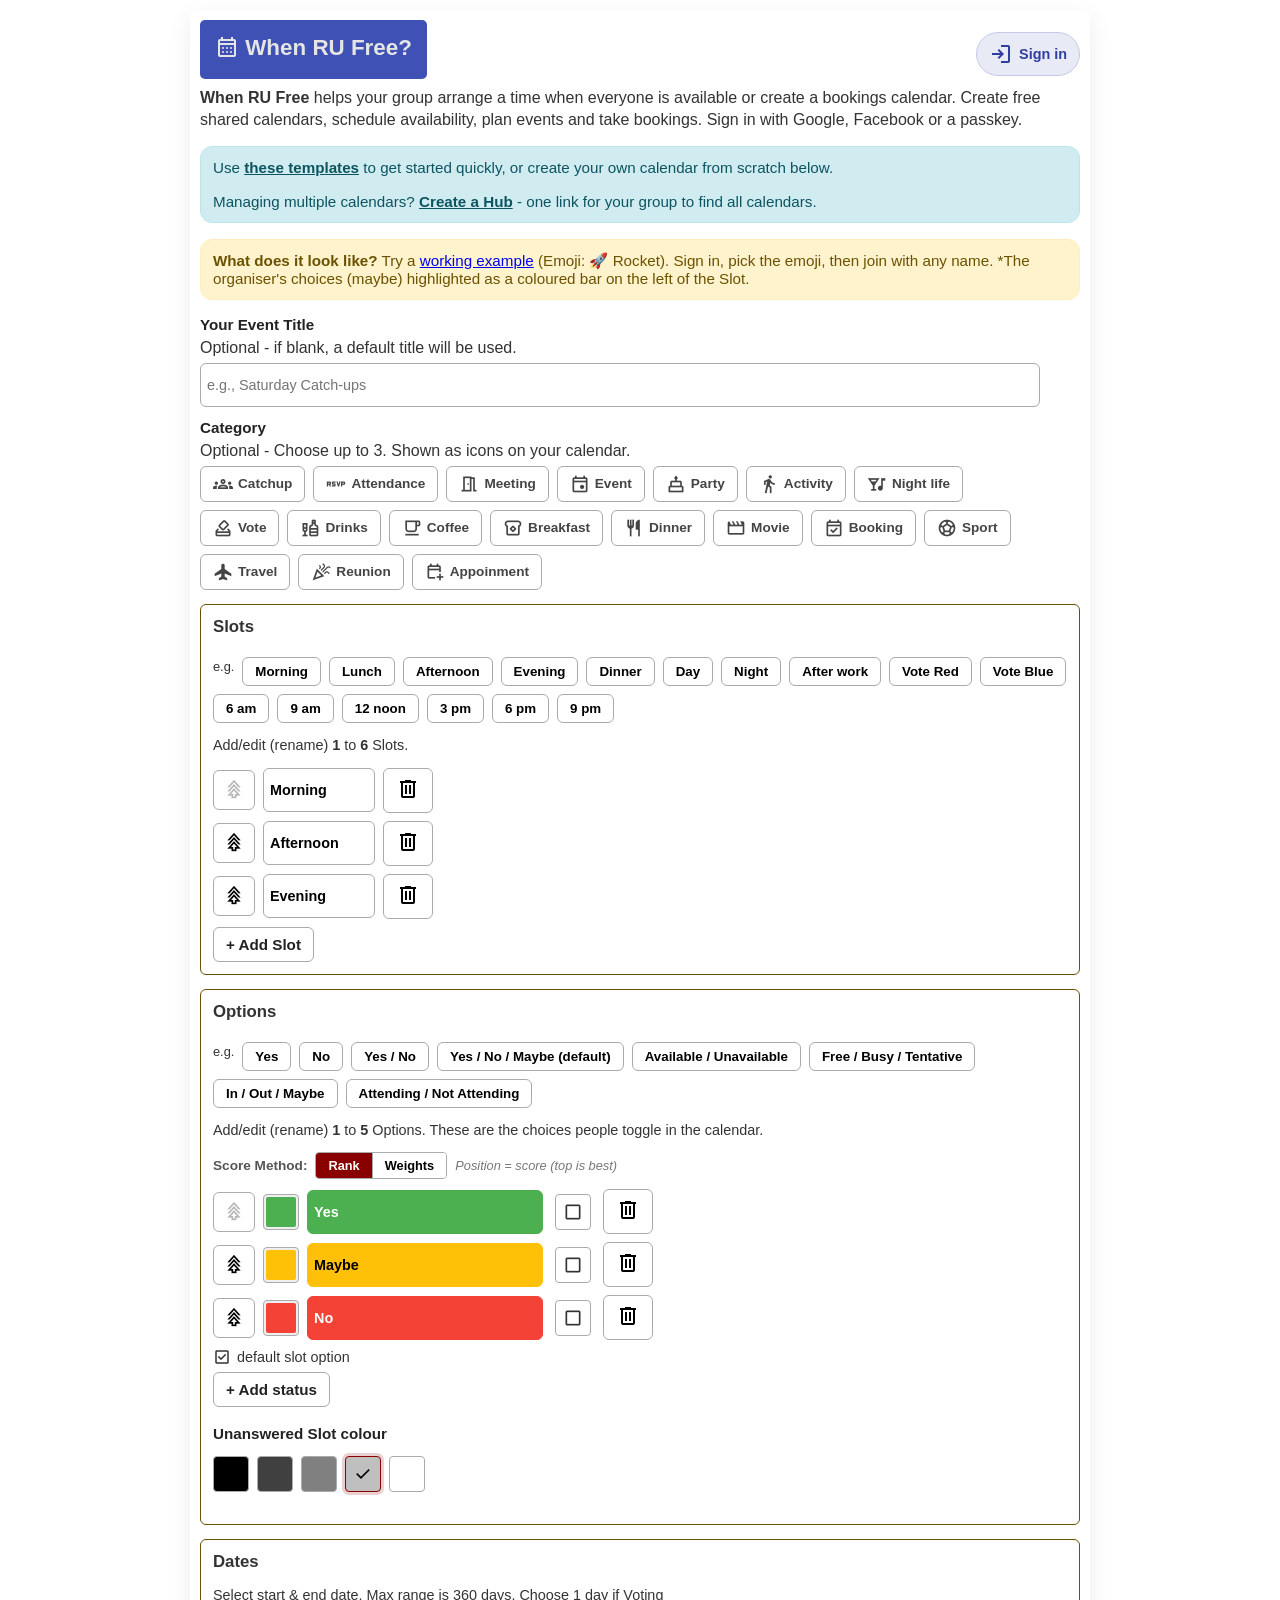
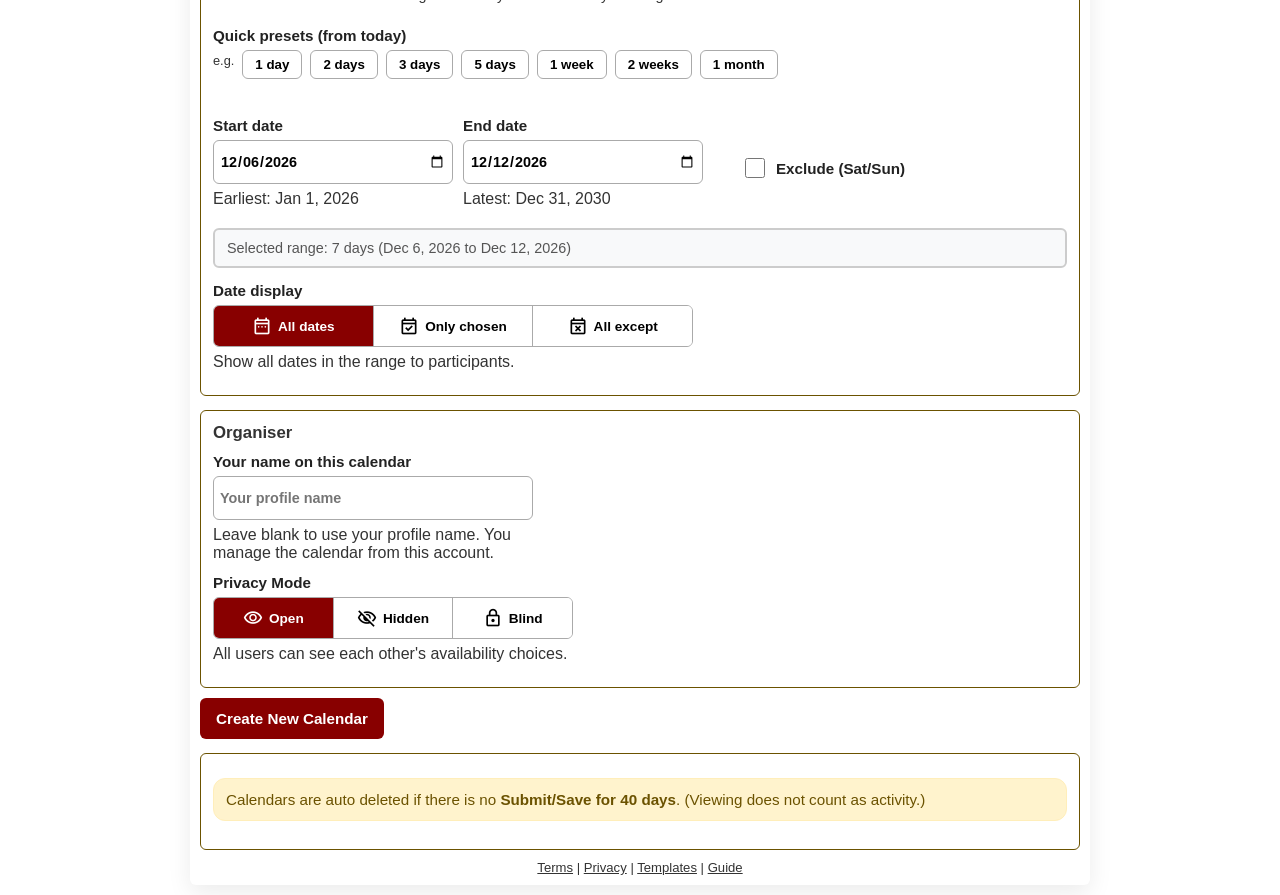
==== index.html @ 3d429a6b "Tighten the option row around the Default option box The box column was 76px wide around a 36px butt" ====
<!DOCTYPE html>
<html lang="en">
<head>
  <meta charset="UTF-8" />
  
  <meta name="viewport" content="width=device-width, initial-scale=1.0"/>
  <meta name="description" content="Arrange a time when everyone in your group is available. Create free shared calendars, schedule availability, and plan events - no ads, no tracking.">
  <!-- Prevents leaking the calendar token in the Referer header -->
  <meta name="referrer" content="no-referrer">
  <title>When RU Free - free group availability planner</title>



  <!-- Google Material Symbols (Outlined) -->
    <!-- Self-hosted Material Symbols (place woff2 in /fonts/) -->
    <style>
      @font-face{
        font-family:'Material Symbols Outlined';
        font-style:normal;
        font-weight:400;
        src:url('fonts/material-symbols-outlined.woff2') format('woff2');
      }
      .material-symbols-outlined{
        font-family:'Material Symbols Outlined';
        font-weight:normal;
        font-style:normal;
        font-size:24px;
        line-height:1;
        letter-spacing:normal;
        text-transform:none;
        display:inline-block;
        white-space:nowrap;
        word-wrap:normal;
        direction:ltr;
        -webkit-font-feature-settings:'liga';
        font-feature-settings:'liga';
        -webkit-font-smoothing:antialiased;
      }
    </style>

  <!-- Page styles -->
  <link rel="stylesheet" href="index.css?v=20261010y">
  <link rel="stylesheet" href="emoji.css?v=20260926b">
  <link rel="stylesheet" href="account.css?v=20261009b">
</head>
<body>
  <div class="card">
    <div class="acct-page-head">
      <h1><span class="material-symbols-outlined" style="vertical-align:middle;padding-bottom:5px;">calendar_month</span> When RU Free?</h1>
      <span id="accountBadge"></span>
    </div>
    <p class="sub"><strong>When RU Free</strong> helps your group arrange a time when everyone is available or create a bookings calendar. Create free shared calendars, schedule availability, plan events and take bookings. Sign in with Google, Facebook or a passkey.</p>
    
    <div class="info-box">
      Use <a href="https://whenrufree.net/ideas.html">these templates</a> to get started quickly, or create your own calendar from scratch below.
      <br><br>
      Managing multiple calendars? <a href="hub.html?create=1">Create a Hub</a> - one link for your group to find all calendars.
    </div>

    <div id="hubContextBanner" class="info-box hideme" style="background:#e8eaf6;border-color:#c5cae9;color:#283593;">
      <strong>Creating calendar for Hub:</strong> <span id="hubContextTitle"></span>
    </div>


    <!-- QUICK NAV -->
    <!-- <div class="category-nav hideme">
      <a href="https://whenrufree.net/ideas.html#voting" class="category-link"><span class="material-symbols-outlined">
how_to_vote
</span> Voting & Polls</a>
      <a href="https://whenrufree.net/ideas.html#rosters" class="category-link"><span class="material-symbols-outlined">
how_to_reg
</span> Rosters & Sign-ups</a>
      <a href="https://whenrufree.net/ideas.html#bookings" class="category-link"><span class="material-symbols-outlined">
calendar_add_on
</span> Bookings</a>
      <a href="https://whenrufree.net/ideas.html#coordination" class="category-link"><span class="material-symbols-outlined">
stacks
</span> Coordination</a>
      <a href="https://whenrufree.net/ideas.html#social" class="category-link"><span class="material-symbols-outlined">
groups
</span> Social & Gaming</a>
      <a href="https://whenrufree.net/ideas.html#events" class="category-link"><span class="material-symbols-outlined">
celebration
</span> Events & RSVPs</a>

    </div> -->

    
    <div class="warn">
      <strong>What does it look like?</strong> Try a <a href="https://whenrufree.net/calendar.html?c=Ua1dsF5q" target="_blank">working example</a> (Emoji: &#x1F680; Rocket). Sign in, pick the emoji, then join with any name. *The organiser's choices (maybe) highlighted as a coloured bar on the left of the Slot</em>.
    </div>


    <!-- Title -->
    <div class="field">
      <label for="titleInput">Your Event Title</label>
      <p class="hint">Optional - if blank, a default title will be used.</p>
      <input id="titleInput" type="text" maxlength="80" placeholder="e.g., Saturday Catch-ups" />

    </div>

    <!-- Category toggles (pick up to 3)
         CATEGORIES: To add/edit/remove a category, update BOTH index.html (#catGrid)
         and calendar-core.js (CATEGORY_META). Keys must match. Max 3 selectable per calendar. -->
    <div class="field">
      <label>Category <span class="cat-count" id="catCount"></span></label>
      <p class="hint">Optional - Choose up to 3. Shown as icons on your calendar.</p>
      <div class="cat-grid" id="catGrid" role="group" aria-label="Calendar categories - choose up to 3">
        <button type="button" class="cat-tog" data-value="groups" data-icon="groups"><span class="material-symbols-outlined" aria-hidden="true">groups</span><span>Catchup</span></button>
        <button type="button" class="cat-tog" data-value="rsvp" data-icon="rsvp"><span class="material-symbols-outlined" aria-hidden="true">rsvp</span><span>Attendance</span></button>
        <button type="button" class="cat-tog" data-value="meeting_room" data-icon="meeting_room"><span class="material-symbols-outlined" aria-hidden="true">meeting_room</span><span>Meeting</span></button>
        <button type="button" class="cat-tog" data-value="event" data-icon="event"><span class="material-symbols-outlined" aria-hidden="true">event</span><span>Event</span></button>
        <button type="button" class="cat-tog" data-value="cake" data-icon="cake"><span class="material-symbols-outlined" aria-hidden="true">cake</span><span>Party</span></button>
        <button type="button" class="cat-tog" data-value="directions_walk" data-icon="directions_walk"><span class="material-symbols-outlined" aria-hidden="true">directions_walk</span><span>Activity</span></button>
        <button type="button" class="cat-tog" data-value="nightlife" data-icon="nightlife"><span class="material-symbols-outlined" aria-hidden="true">nightlife</span><span>Night life</span></button>
        <button type="button" class="cat-tog" data-value="how_to_vote" data-icon="how_to_vote"><span class="material-symbols-outlined" aria-hidden="true">how_to_vote</span><span>Vote</span></button>
        <button type="button" class="cat-tog" data-value="drinks" data-icon="liquor"><span class="material-symbols-outlined" aria-hidden="true">liquor</span><span>Drinks</span></button>
        <button type="button" class="cat-tog" data-value="coffee" data-icon="local_cafe"><span class="material-symbols-outlined" aria-hidden="true">local_cafe</span><span>Coffee</span></button>
        <button type="button" class="cat-tog" data-value="breakfast_dining" data-icon="breakfast_dining"><span class="material-symbols-outlined" aria-hidden="true">breakfast_dining</span><span>Breakfast</span></button>
        <button type="button" class="cat-tog" data-value="dinner" data-icon="restaurant"><span class="material-symbols-outlined" aria-hidden="true">restaurant</span><span>Dinner</span></button>
        <button type="button" class="cat-tog" data-value="movie" data-icon="movie"><span class="material-symbols-outlined" aria-hidden="true">movie</span><span>Movie</span></button>
        <button type="button" class="cat-tog" data-value="study" data-icon="menu_book"><span class="material-symbols-outlined" aria-hidden="true">event_available</span><span>Booking</span></button>
        
        <button type="button" class="cat-tog" data-value="sport" data-icon="sports_soccer"><span class="material-symbols-outlined" aria-hidden="true">sports_soccer</span><span>Sport</span></button>
        
        <button type="button" class="cat-tog" data-value="travel" data-icon="flight"><span class="material-symbols-outlined" aria-hidden="true">flight</span><span>Travel</span></button>
        
        <button type="button" class="cat-tog" data-value="reunion" data-icon="celebration"><span class="material-symbols-outlined" aria-hidden="true">celebration</span><span>Reunion</span></button>
        
        <button type="button" class="cat-tog" data-value="appointment" data-icon="calendar_add_on"><span class="material-symbols-outlined" aria-hidden="true">calendar_add_on</span><span>Appoinment</span></button>
      </div>

    </div>

    <!-- Slots -->
    <div class="section">
      <div class="flex-between">
        <h2>Slots</h2>
        <div class="chips" id="quickAddBar"> <span style="font-size: 0.8em; color: #333; vertical-align: middle; margin-top:0.2em;">e.g. </span>
          <button class="btn-chip" type="button" data-slot="Morning">Morning</button>
          <button class="btn-chip" type="button" data-slot="Lunch">Lunch</button>
          <button class="btn-chip" type="button" data-slot="Afternoon">Afternoon</button>
          <button class="btn-chip" type="button" data-slot="Evening">Evening</button>
          <button class="btn-chip" type="button" data-slot="Dinner">Dinner</button>
          <button class="btn-chip" type="button" data-slot="Day">Day</button>
          <button class="btn-chip" type="button" data-slot="Night">Night</button>
          <button class="btn-chip" type="button" data-slot="After work">After work</button>
          <button class="btn-chip" type="button" data-slot="Red team">Vote Red  </button>
          <button class="btn-chip" type="button" data-slot="Blue team">Vote Blue </button>
          <button class="btn-chip" type="button" data-slot="6 am">6 am </button>
          <button class="btn-chip" type="button" data-slot="9 am">9 am </button>
          <button class="btn-chip" type="button" data-slot="12 noon">12 noon </button>
          <button class="btn-chip" type="button" data-slot="3 pm">3 pm </button>
          <button class="btn-chip" type="button" data-slot="6 pm">6 pm </button>
          <button class="btn-chip" type="button" data-slot="9 pm">9 pm </button>
        </div>
      </div>
      <p class="muted">Add/edit (rename) <b>1</b> to <b id="slotsMaxHint">6</b> Slots.</p>
      <div id="slotsWrap"></div>
      <div class="row">
        <button id="addSlotBtn" class="btn btn-ghost btn-small" type="button">+ Add Slot</button>
      </div>
      <div id="slotsError" class="error"></div>

      <!-- Booking: people per slot (shown once migrations/004 has run) -->
      <div class="field hideme" id="capacityField">
        <label id="capacityLabel">People per slot</label>
        <div class="privacy-toggle limit-toggle" id="capacityToggle" role="group" aria-labelledby="capacityLabel">
          <button type="button" class="priv-btn active" data-limit="0">No limit</button>
          <button type="button" class="priv-btn" data-limit="1">1</button>
          <button type="button" class="priv-btn" data-limit="2">2</button>
          <button type="button" class="priv-btn" data-limit="more">More</button>
        </div>
        <div class="limit-stepper hideme" id="capacityStepper">
          <button type="button" class="btn btn-secondary stepper-btn" data-step="-1" aria-label="Fewer people">&minus;</button>
          <output class="stepper-value" id="capacityValue" aria-live="polite">3</output>
          <button type="button" class="btn btn-secondary stepper-btn" data-step="1" aria-label="More people">+</button>
        </div>
        <p class="hint" id="capacityHint">Everyone can pick every slot.</p>
      </div>

      <!-- Booking: bookings per person, per day or in total (shown while People per slot is limited) -->
      <div class="field hideme" id="perUserField">
        <label id="perUserLabel">Bookings per person</label>
        <div class="privacy-toggle limit-toggle" id="perUserToggle" role="group" aria-labelledby="perUserLabel">
          <button type="button" class="priv-btn" data-limit="0">No limit</button>
          <button type="button" class="priv-btn active" data-limit="1">1</button>
          <button type="button" class="priv-btn" data-limit="2">2</button>
          <button type="button" class="priv-btn" data-limit="more">More</button>
        </div>
        <div class="limit-stepper hideme" id="perUserStepper">
          <button type="button" class="btn btn-secondary stepper-btn" data-step="-1" aria-label="Fewer bookings">&minus;</button>
          <output class="stepper-value" id="perUserValue" aria-live="polite">3</output>
          <button type="button" class="btn btn-secondary stepper-btn" data-step="1" aria-label="More bookings">+</button>
        </div>
        <!-- Per day / In total (shown once migrations/005 has run and a limit is set) -->
        <div class="privacy-toggle limit-toggle scope-toggle hideme" id="perUserScope" role="group" aria-label="Count bookings per day or in total">
          <button type="button" class="priv-btn active" data-scope="day" aria-pressed="true">Per day</button>
          <button type="button" class="priv-btn" data-scope="total" aria-pressed="false">In total</button>
        </div>
        <p class="hint" id="perUserHint">Each person can book 1 slot per day.</p>

        <!-- Booking label + colour (replaces the Options section while booking) -->
        <div id="bookingPanel">
          <label for="bookingLabel">Booking label</label>
          <div class="booking-label-row">
            <input type="color" id="bookingColor" class="color-pick" value="#357a38" title="Choose color" aria-label="Booking colour" />
            <input type="text" id="bookingLabel" class="label-input" maxlength="20" value="Booked" />
          </div>
          <div id="bookingLabelErr" class="error"></div>
          <!-- Partly booked / Full colours and names (shown once migrations/006 has run) -->
          <div id="bookingStyleRows" class="hideme">
            <div id="bookingPartialRow">
              <div class="booking-label-row">
                <input type="color" id="bookingPartialColor" class="color-pick" value="#ffb74d" title="Choose color" aria-label="Partly booked colour" />
                <input type="text" id="bookingPartialLabel" class="label-input" maxlength="20" value="Partly booked" aria-label="Name for partly booked slots" />
              </div>
              <div id="bookingPartialLabelErr" class="error"></div>
            </div>
            <div class="booking-label-row">
              <input type="color" id="bookingFullColor" class="color-pick" value="#c62828" title="Choose color" aria-label="Full colour" />
              <input type="text" id="bookingFullLabel" class="label-input" maxlength="20" value="Full" aria-label="Name for full slots" />
            </div>
            <div id="bookingFullLabelErr" class="error"></div>
          </div>
        </div>
      </div>
    </div>

    <!-- Status Options (hidden while booking) -->
    <div class="section" id="optionsSection">
      <div class="flex-between">
        <h2>Options</h2>
        <div class="chips" id="statusPresetBar"> <span style="font-size: 0.8em; color: #333; vertical-align: middle; margin-top:0.2em;">e.g. </span>
          <button class="btn-chip" type="button" data-preset="yes">Yes</button>
          <button class="btn-chip" type="button" data-preset="no">No</button>
          <button class="btn-chip" type="button" data-preset="yes_no">Yes / No</button>
          <button class="btn-chip" type="button" data-preset="yes_maybe_no">Yes / No / Maybe (default)</button>
          <button class="btn-chip" type="button" data-preset="available_unavailable">Available / Unavailable</button>
          <button class="btn-chip" type="button" data-preset="free_tentative_busy">Free / Busy / Tentative</button>
          <button class="btn-chip" type="button" data-preset="in_out_maybe">In / Out / Maybe</button>
          <button class="btn-chip" type="button" data-preset="attending_not_attending">Attending / Not Attending</button>
        </div>
      </div>
      <div id="statusOptionsUI">
      <p class="muted">Add/edit (rename) <b>1</b> to <b id="statusMaxHint">5</b> Options. These are the choices people toggle in the calendar.</p>
      
      <!-- Ranking Mode Toggle -->
      <div class="ranking-mode-row">
        <span class="ranking-mode-label">Score Method:</span>
        <div class="ranking-toggle" id="rankingToggle">
          <button type="button" class="tog-btn active" data-mode="rank">Rank</button>
          <button type="button" class="tog-btn" data-mode="weights">Weights</button>
        </div>
        <span class="ranking-hint" id="rankingHint">Position = score (top is best)</span>
      </div>
      
      <div id="statusWrap"></div>
      <!-- What the Default option box on each Option row above means (migrations/013) -->
      <p class="muted slot-default-hint">
        <span class="material-symbols-outlined" aria-hidden="true">check_box</span>
        <span>default slot option</span>
      </p>
      <div class="row">
        <button id="addStatusBtn" class="btn btn-ghost btn-small" type="button">+ Add status</button>
      </div>
      <div id="statusError" class="error"></div>
      </div>

      <!-- Un-answered Slots colour (migrations/012): five fixed greys for a Slot nobody has answered -->
      <div class="field null-field" id="nullColorField">
        <label id="nullColorLabel">Unanswered Slot colour</label>
        <div class="null-swatches" id="nullSwatches" role="radiogroup" aria-labelledby="nullColorLabel"></div>
      </div>
    </div>

    <!-- Date range -->
    <div class="section">
      <h2>Dates</h2>
      <p class="muted">Select start & end date. Max range is <span id="maxRangeDaysHint">360</span> days. Choose 1 day if Voting</p>



      <!-- MOVED: Quick range chips to top of section per request -->
      <div class="row">
        <div class="field" style="min-width:340px;">
          <label>Quick presets (from today)</label>
          <div class="chips" id="datePresetsBar"> <span style="font-size: 0.8em; color: #333; vertical-align: middle; margin-top:0.2em;">e.g. </span> 
            <button class="btn-chip" type="button" data-range="1day">1 day</button>
            <button class="btn-chip" type="button" data-range="2day">2 days</button>
            <button class="btn-chip" type="button" data-range="3day">3 days</button>
            <button class="btn-chip" type="button" data-range="5day">5 days</button>            
            <button class="btn-chip" type="button" data-range="1week">1 week</button>
            <button class="btn-chip" type="button" data-range="2weeks">2 weeks</button>
            <button class="btn-chip" type="button" data-range="1month">1 month</button>
          </div>
        </div>
      </div>

      <div class="row date-row-mobile" style="margin-top: 16px;">
        <div class="field" style="min-width:240px;">
          <label for="startDate">Start date</label>
          <input id="startDate" type="date" min="2026-01-01" max="2030-12-31"/>
          <p class="hint hide">Earliest: Jan 1, 2026</p>
        </div>
        <div class="field" style="min-width:240px;">
          <label for="endDate">End date</label>
          <input id="endDate" type="date" min="2026-01-01" max="2030-12-31"/>
          <p class="hint hide">Latest: Dec 31, 2030</p>
        </div>

        <!-- Exclude weekends toggle -->
        <div class="field weekend-field" style="min-width:220px;">
          <label class="weekend-label" for="excludeWeekends">
            <input id="excludeWeekends" type="checkbox" />
            Exclude (Sat/Sun)
          </label>
        </div>
      </div>

      <!-- Range summary display -->
      <div id="rangeSummary" class="range-summary" style="display:none;">
        <span class="selectedRange">Selected range:</span> <span id="rangeDays">0</span> days (<span id="rangeStart">-</span> to <span id="rangeEnd">-</span>)
      </div>

      <div id="rangeError" class="error"></div>

      <!-- Date Filter Mode toggle -->
      <div class="field" style="margin-top:14px;">
        <label>Date display</label>
        <div class="date-filter-toggle" id="dateFilterToggle">
          <button type="button" class="dfilt-btn active" data-mode="all">
            <span class="material-symbols-outlined" aria-hidden="true">date_range</span>
            <span>All dates</span>
          </button>
          <button type="button" class="dfilt-btn" data-mode="only">
            <span class="material-symbols-outlined" aria-hidden="true">event_available</span>
            <span>Only chosen</span>
          </button>
          <button type="button" class="dfilt-btn" data-mode="except">
            <span class="material-symbols-outlined" aria-hidden="true">event_busy</span>
            <span>All except</span>
          </button>
        </div>
        <p class="hint" id="dateFilterHint">Show all dates in the range to participants.</p>
      </div>
    </div>

    <!-- Organiser (Admin) -->
    <div class="section">
      <h2>Organiser</h2>
      <div class="field" style="max-width:320px;">
        <label for="adminName">Your name on this calendar</label>
        <input id="adminName" type="text" maxlength="32" placeholder="Your profile name" autocomplete="off" />
        <p class="hint">Leave blank to use your profile name. You manage the calendar from this account.</p>
        <div id="adminNameErr" class="error"></div>
      </div>

      <!-- Who can join (shown once migrations/009 has run). Chosen here only; it can't be changed later. -->
      <div class="field hideme" id="joinModeField">
        <label id="joinModeLabel">Who can join</label>
        <div class="privacy-toggle" id="joinModeToggle" role="group" aria-labelledby="joinModeLabel">
          <button type="button" class="priv-btn active" data-join="link" aria-pressed="true">
            <span class="material-symbols-outlined" aria-hidden="true">link</span>
            <span>Direct link</span>
          </button>
          <button type="button" class="priv-btn" data-join="invite" aria-pressed="false">
            <span class="material-symbols-outlined" aria-hidden="true">how_to_reg</span>
            <span>Invite only</span>
          </button>
        </div>
        <p class="hint" id="joinModeHint">Anyone with the link can join.</p>
      </div>
      <p class="info-box hideme" id="joinModeHubNote">
        <span class="material-symbols-outlined" aria-hidden="true">how_to_reg</span>
        This Hub is invite only: people request access and the Hub organiser approves them.
      </p>

      <!-- Access emoji (optional; shown once migrations/003 has run) -->
      <div class="field hideme" id="accessEmojiWrap" style="max-width:420px;">
        <div id="accessEmojiField"></div>
      </div>

      <!-- Privacy Mode Toggle -->
      <div class="field">
        <label>Privacy Mode</label>
        <div class="privacy-toggle" id="privacyToggle">
          <button type="button" class="priv-btn active" data-mode="open">
            <span class="material-symbols-outlined" aria-hidden="true">visibility</span>
            <span>Open</span>
          </button>
          <button type="button" class="priv-btn" data-mode="hidden">
            <span class="material-symbols-outlined" aria-hidden="true">visibility_off</span>
            <span>Hidden</span>
          </button>
          <button type="button" class="priv-btn" data-mode="blind">
            <span class="material-symbols-outlined" aria-hidden="true">lock</span>
            <span>Blind</span>
          </button>
        </div>
        <p class="hint" id="privacyHint">All users can see each other's availability choices.</p>
        <!-- Hidden only (migrations/009): the People list shows each person only themselves and you -->
        <label class="weekend-label hideme" id="hideNamesRow" for="hideNames">
          <input id="hideNames" type="checkbox" />
          Hide names too
        </label>
        <p class="hint hideme" id="hideNamesHint">People only see their own name, organiser name (yours), and how many have joined.</p>
      </div>
    </div>

    <!-- Create -->
    <div class="row">
      <button id="createBtn" class="btn btn-primary">Create New Calendar</button>
    </div>

    <div class="section-t">
      <div class="warn">
        Calendars are auto deleted if there is no <b>Submit/Save for <span class="js-retention-days" data-default="40">40</span> days</b>.
        (Viewing does not count as activity.)
      </div>
    </div>
  
  
 <!-- Small footer links (kept minimal to preserve existing look-and-feel) -->
<div class="row" style="justify-content:center; margin-top: 6px;">
  <p class="muted" style="margin:0; font-size:0.82rem; text-align:center;">
    <a href="terms.html" style="color:inherit; text-decoration:underline;">Terms</a>
    <span aria-hidden="true"> | </span>
    <a href="privacy.html" style="color:inherit; text-decoration:underline;">Privacy</a>
    <span aria-hidden="true"> | </span>
    <a href="ideas.html" style="color:inherit; text-decoration:underline;">Templates</a>
    <span aria-hidden="true"> | </span>
    <a href="guide.html" style="color:inherit; text-decoration:underline;">Guide</a>
  </p>
</div>
 
  
  
  </div>

  <!-- Save calendar link panel (post-create) -->
  <div id="savePanelOverlay" class="save-panel-overlay hideme" role="dialog" aria-modal="true" aria-labelledby="savePanelTitle">
    <div class="save-panel">
      <h2 id="savePanelTitle">Save your calendar link now</h2>

      <div class="warn-strong">
        <strong>Important &mdash; read before continuing</strong>
        <ul>
          <li>The link is the invite: share it with your group so they can sign in and join.</li>
          <li>Bookmark it, download the text file, or email it to yourself now.</li>
          <li>While you are signed in to this account, the calendar is also listed on your <a href="account.html" target="_blank">profile page</a>.</li>
        </ul>
      </div>

      <p><strong>Calendar title:</strong> <span id="saveCalTitle"></span></p>
      <p class="code-line"><strong>Calendar code:</strong> <span id="saveCalCode"></span></p>
      <div id="saveCalUrl" class="save-url-display"></div>

      <div id="saveCalEmojiWrap" class="save-emoji hideme">
        <p><strong>Calendar emoji:</strong> <span id="saveCalEmojiName"></span></p>
        <div id="saveCalEmoji" class="ae-big" aria-hidden="true"></div>
        <p class="hint">Use this emoji to access the calendar.</p>
      </div>

      <p id="saveCalInvite" class="code-line hideme"><strong>Invite only:</strong> people request access and you approve them in the People list.</p>

      <div id="clipboardFailMsg" class="clipboard-fail hideme">
        Auto-copy may have failed &mdash; please use <strong>Copy calendar link</strong> below.
      </div>

      <div class="btn-row">
        <button type="button" id="saveCopyBtn" class="btn btn-primary">Copy calendar link</button>
        <button type="button" id="saveDownloadBtn" class="btn btn-secondary">Download details (.txt)</button>
        <button type="button" id="saveShareBtn" class="btn btn-secondary">Share</button>
        <button type="button" id="saveEmailBtn" class="btn btn-secondary">Email to myself</button>
        <button type="button" id="savePosterBtn" class="btn btn-secondary">Poster</button>
      </div>

      <label class="save-ack">
        <input type="checkbox" id="saveAckCheckbox">
        <span>I have saved my calendar link</span>
      </label>

      <button type="button" id="saveContinueBtn" class="btn btn-primary" style="width:100%;" disabled>Continue to calendar</button>
    </div>
  </div>

  <div id="toast"></div>

  <!-- Page script -->
  <script src="passkey.js?v=20260927a" defer></script>
  <script src="account-core.js?v=20261010m" defer></script>
  <script src="emoji.js?v=20261008b" defer></script>
  <script src="index.js?v=20261010w" defer></script>
</body>
</html>
---- index.css ----
:root{
 --accent:#880000;
 --bg-body:#fff;
 --bg-card:#fff;
 --text-main:#333;
 --text-muted:#333;
 --radius:12px;
 --border:#aaa;
 --border-s:#6b5200;
 --border-t:#6b5200;
 --danger:#b00020;
}

/* ============================================
   DARK MODE
   ============================================ */
/* Dark mode removed to preserve original light theme. */

*{box-sizing:border-box;font-family:'Segoe UI',Roboto,Helvetica,Arial,sans-serif;}

.hideme {display:none !important;}

/* Prevent horizontal scroll on mobile */
html, body {
 overflow-x: hidden;
 max-width: 100vw;
}

body{
 margin:0;min-height:100vh;
 background:var(--bg-body);
 display:flex;align-items:center;justify-content:center;
 padding:10px;color:var(--text-main);
}
.card{
 background:var(--bg-card);
 width:min(900px,100%);
 border-radius:6px;
 box-shadow:0 8px 24px rgba(0,0,0,0.08);
 padding:10px;
}


h1{margin:0 0 8px;font-size:1.4rem;background-color:#3f51b5; padding: 15px; border-radius:5px; color:#e5e5e5;}
.sub{margin:0 0 14px;color:var(--text-muted);line-height:1.4;}
.warn{
 background:#fff3cd;border:1px solid #ffeeba;
 padding:12px;border-radius:12px;
 color:#6b5200;margin:12px 0 16px;
 font-size:0.95rem;
}
.warn-red{
 background:#1E4620;border:1px solid #ffeeba;
 padding:12px;border-radius:12px;
 color:#fff;margin:12px 0 16px;
 font-size:0.95rem;
}
.info-box{
 background:#d1ecf1;border:1px solid #bee5eb;
 padding:12px;border-radius:12px;
 color:#0c5460;margin:12px 0 16px;
 font-size:0.95rem;
}
.info-box a{color:#0c5460;font-weight:600;}
.row{display:flex;gap:10px;flex-wrap:wrap;align-items:center;}
.btn{
 border:none;border-radius:6px;
 padding:12px 16px;cursor:pointer;
 font-weight:600;font-size:0.95rem;
 transition:transform 0.08s ease, filter 0.15s ease;
 white-space:nowrap;
}

    /* Category nav */
    .category-nav .material-symbols-outlined {
        vertical-align:middle; margin-top:-5px;
    }
    .category-nav {
      display: flex;
      flex-wrap: wrap;
      gap: 8px;
      margin: 16px 0;
    }
    .card .category-link {
      background: #e8e8e8;
      color: #333;
      padding: 8px 14px;
      border-radius: 20px;
      text-decoration: none;
      font-size: 0.9rem;
      font-weight: 500;
      transition: background 0.2s;
    }
    .category-link:hover {
      background: #3f51b5;
      color: #fff;
    }


.btn:active{transform:translateY(1px);}
.btn-primary{background:var(--accent);color:#fff;}
.btn-ghost{background:#fff;color:#222;border:1px solid var(--border);}
.btn-chip{background:#fff;border:1px solid var(--border); border-radius:6px; padding:6px 12px; font-weight:600;}
.btn-small{padding:8px 12px; border-radius:6px; font-weight:600;}
.btn:disabled{opacity:.55; cursor:not-allowed;}
.section{margin-top:14px; padding:12px; border:1px solid var(--border-s); border-radius:6px; background:#fff;margin-bottom:10px;}
.section h2{margin:0 0 10px; font-size:1.05rem;}
.section-t{margin-top:14px; padding:12px; border:1px solid var(--border-t); border-radius:6px; background:#fff;margin-bottom:10px;}
.section-t h2{margin:0 0 10px; font-size:1.05rem;}
.muted{color:var(--text-muted); font-size:0.9rem;}
.error{color:var(--danger); font-weight:600; font-size:0.9rem; margin-top:6px; display:none;}
.field{margin:10px 0 12px; display:flex; flex-direction:column; gap:6px; max-width:840px;}
.field label{font-weight:600;color:#222;font-size:0.95rem;}
.field input[type="text"],
.field input[type="password"],
.field input[type="date"],
.field select{
 height: 44px;
 padding: 0 6px;
 font-size: 0.9rem;
 font-weight: 600;
 border-radius: 6px;
 line-height: 34px;
 border: solid 1px #aaa;
 min-width: 100px;
 background-color:#fff;
}
#titleInput{ font-weight: 400; }
.field input[type="checkbox"]{
 width:20px;
 height:20px;
 padding:0;
 border:none;
 box-shadow:none;
 accent-color: var(--accent);
}
.dropdown{ position:relative; max-width:520px; }
.drop-btn{
 width:100%;
 display:flex;align-items:center;justify-content:space-between;
 gap:10px; padding:12px 12px; border-radius:6px; border:1px solid var(--border);
 background:#fff; cursor:pointer; font-weight:600;
}
.drop-left{ display:flex; align-items:center; gap:10px; color:#222; }
.caret{ opacity:0.7; font-size:22px; }
.menu{
 position:absolute;left:0;right:0;top:calc(100% + 8px);
 background:#fff;border:1px solid var(--border); border-radius:6px;
 box-shadow:0 10px 25px rgba(0,0,0,0.10);
 overflow:hidden; display:none; z-index:1000;
}
.menu.open{display:block;}
.menu button{
 width:100%; border:none; background:#fff; padding:12px 12px; cursor:pointer;
 display:flex; align-items:center; gap:10px; font-weight:600; text-align:left;
}
.menu button:hover{background:#f6f7f9;}

/* Category toggle grid */
.cat-grid{
  display:flex;
  flex-wrap:wrap;
  gap:8px;
}
.cat-tog{
  display:inline-flex;
  align-items:center;
  gap:5px;
  padding:7px 12px;
  border:1px solid var(--border);
  border-radius:6px;
  background:#fff;
  cursor:pointer;
  font-size:0.85rem;
  font-weight:600;
  color:#444;
  transition:background 0.2s, border-color 0.2s, color 0.2s;
}
.cat-tog .material-symbols-outlined{
  font-size:20px;
}
.cat-tog:hover:not(.active):not(:disabled){
  background:#f5f5f5;
  border-color:#bbb;
}
.cat-tog.active{
  background:var(--accent);
  color:#fff;
  border-color:var(--accent);
}
.cat-tog:disabled:not(.active){
  opacity:0.4;
  cursor:not-allowed;
}
.cat-count{
  font-size:0.8rem;
  font-weight:400;
  color:var(--text-muted);
}

.slot-row{display:flex; gap:8px; align-items:center; margin-bottom:8px; max-width:220px;}
.slot-row input{ 
  flex: 1; 
  /* UPDATE: Match standard input styling */
  height: 44px;
  padding: 0 6px;
  font-size: 0.9rem;
  font-weight: 600;
  border-radius: 6px;
  line-height: 34px;
  border: solid 1px #aaa;
  min-width: 100px;
  background-color:#fff;
}
.slot-row .move-up{ background:#fff; border:1px solid var(--border); border-radius:6px; padding:8px 10px; line-height:1; }
.slot-row .move-up .material-symbols-outlined{ font-size:20px; }
.slot-row .remove{ background:#fff; border:1px solid var(--border); border-radius:6px; }

/* Status options (mirrors slot rows) */
.status-row{display:flex; gap:8px; align-items:center; margin-bottom:8px; max-width:440px;}
.status-row .label-input{
  flex: 1;
  height: 44px;
  padding: 0 6px;
  font-size: 0.9rem;
  font-weight: 600;
  border-radius: 6px;
  line-height: 34px;
  border: solid 1px #aaa;
  min-width: 100px;
  background-color:#fff;
}

/* Color picker (small square) */
.status-row .color-pick{
  width: 36px;
  height: 36px;
  padding: 0;
  border: 1px solid var(--border);
  border-radius: 4px;
  cursor: pointer;
  flex-shrink: 0;
}
.status-row .color-pick::-webkit-color-swatch-wrapper{ padding: 2px; }
.status-row .color-pick::-webkit-color-swatch{ border-radius: 2px; border: none; }
.status-row .color-pick::-moz-color-swatch{ border-radius: 2px; border: none; }

/* Un-answered Slots colour: five fixed greys, the default one ticked (migrations/012).
   Sized and shaped exactly like the Options colour pickers (.color-pick) so the row lines up. */
.null-field{ margin-top: 18px; }
.null-swatches{ display: flex; flex-wrap: wrap; gap: 8px; align-items: center; margin: 8px 0; }
.null-swatch{
  width: 36px; height: 36px; padding: 0; border: 1px solid var(--border); border-radius: 4px;
  cursor: pointer; display: flex; align-items: center; justify-content: center;
  font-family: inherit; flex-shrink: 0;
}
.null-swatch .material-symbols-outlined{ font-size: 20px; line-height: 1; }
.null-swatch.active{ border-color: var(--accent); box-shadow: 0 0 0 3px rgba(136,0,0,.18); }
.null-swatch:focus-visible{ outline: 3px solid var(--accent); outline-offset: 2px; }

.status-row .move-up{ background:#fff; border:1px solid var(--border); border-radius:6px; padding:8px 10px; line-height:1; }
.status-row .move-up .material-symbols-outlined{ font-size:20px; }
.status-row .remove{ background:#fff; border:1px solid var(--border); border-radius:6px; }

/* Weight input (small number box) */
.status-row .weight-num{
  width: 38px;
  height: 32px;
  padding: 0 2px;
  font-size: 0.85rem;
  font-weight: 700;
  border-radius: 4px;
  border: 1px solid var(--border);
  text-align: center;
  background: #fff;
  flex-shrink: 0;
}
.status-row .weight-num:focus{ outline: none; border-color: var(--accent); }

/* Default option (migrations/013): the option every Slot begins with, so Slots are never
   un-answered. One button per Option row: an empty box while it is off, a ticked box once it is
   the default. The muted line above + Add status says what the box is for.
   Only 4px wider than the 36px box, so the label, the box and Delete sit close together. */
.status-default-col{ flex: 0 0 44px; width: 44px; display: flex; justify-content: center; }
.default-toggle{
  position: relative;
  width: 36px;
  height: 36px;
  padding: 0;
  display: inline-flex;
  align-items: center;
  justify-content: center;
  background: #fff;
  border: 1px solid var(--border);
  border-radius: 4px;
  cursor: pointer;
  color: var(--text-muted);
}
/* Keeps the 44x44 touch target even though the button is 36px */
.default-toggle::after{ content: ''; position: absolute; inset: -4px; }
.default-toggle .material-symbols-outlined{ font-size: 20px; line-height: 1; }
.default-toggle:hover{ border-color: var(--text-muted); }
.default-toggle.active{
  border-color: var(--accent);
  background: color-mix(in srgb, var(--accent) 12%, #fff);
  color: var(--accent);
}
.default-toggle:focus-visible{ outline: 3px solid var(--accent); outline-offset: 2px; }

/* What the Default option box on each Option row means (migrations/013), shown above the
   + Add status button. The box is the same shape organisers tick on an Option row. */
.slot-default-hint{
  display: flex;
  align-items: center;
  gap: 6px;
  margin: 8px 0 6px;
}
.slot-default-hint .material-symbols-outlined{ font-size: 18px; line-height: 1; }

/* Ranking mode toggle row */
.ranking-mode-row{
  display: flex;
  align-items: center;
  gap: 8px;
  margin: 10px 0;
  flex-wrap: wrap;
}
.ranking-mode-label{ font-weight: 600; font-size: 0.85rem; color: #555; }
.ranking-toggle{
  display: flex;
  border: 1px solid var(--border);
  border-radius: 4px;
  overflow: hidden;
}
.ranking-toggle .tog-btn{
  border: none;
  background: #fff;
  padding: 5px 12px;
  font-weight: 600;
  font-size: 0.8rem;
  cursor: pointer;
}
.ranking-toggle .tog-btn:not(:last-child){ border-right: 1px solid var(--border); }
.ranking-toggle .tog-btn.active{ background: var(--accent); color: #fff; }
.ranking-toggle .tog-btn:hover:not(.active){ background: #f5f5f5; }
.ranking-hint{ font-size: 0.8rem; color: #777; font-style: italic; }
.inline-error{ color:var(--danger); font-weight:600; font-size:0.85rem; margin-left:4px; display:none; }
.flex-between{ display:flex; align-items:center; justify-content:space-between; gap:10px; flex-wrap:wrap; }
.chips{ display:flex; flex-wrap:wrap; gap:8px; }
.range-summary {
 background: #f8f9fa;
 padding: 10px 12px;
 border-radius: 6px;
 margin: 8px 0;
 font-size: 0.9rem;
 color: #555;
 border: 2px solid #ccc;
}
.range-summary strong { color: #222; }

/* Range error styling when date range exceeds max */
.end-date-error {
  border-color: #880000 !important;
  border-width: 3px !important;
}
.range-summary.error {
  border-color: #880000;
  color: #880000;
}
.range-summary.error strong {
  color: #880000;
}

.hint {margin:0px; padding:0px;}
.examples {font-size:8px; color:#ccc;}

/* -----------------------------------------------------------
   PIN FIELD STYLING (Desktop & Mobile)
   Ensure icon is inside the box aligned to right
----------------------------------------------------------- */
.pin-field{ 
 position: relative; 
 width: 100%;
}
.pin-field input{ 
 padding-right: 44px; 
 width: 100%;
}
.pin-toggle{
 position: absolute; 
 right: 8px; /* Aligned inside the padding */
 top: 50%; 
 transform: translateY(-50%);
 border: none; 
 background: transparent; 
 padding: 4px; 
 border-radius: 6px; 
 cursor: pointer; 
 display: flex; 
 align-items: center; 
 justify-content: center; 
 color: #444; 
 z-index: 2; /* Ensure it sits above input */
}
.pin-toggle:hover{ background:#f2f2f2; }

.material-symbols-outlined { font-variation-settings: 'FILL' 0, 'Wght' 500, 'GRAD' 0, 'opsz' 24; }
.weekend-field { align-self:center; margin-top:0; }
.weekend-label { display:flex; align-items:center; gap:8px; font-weight:600; }

/* Who can join / Hide names too (create page) */
#joinModeHubNote { display:flex; align-items:center; gap:8px; background:#e8eaf6; border-color:#c5cae9; color:#283593; }
#hideNamesRow { min-height:44px; margin-top:6px; cursor:pointer; }
#hideNamesRow input { width:20px; height:20px; }

/* -----------------------------------------------------------
   FIX: Desktop vertical alignment for checkbox
----------------------------------------------------------- */
.weekend-field {
    align-self: center !important;
    margin-top: 0 !important;
    height: 5px;
    display: flex;
    align-items: center;
}

/* -----------------------------------------------------------
   MOBILE FIX
----------------------------------------------------------- */
@media (max-width: 700px) {

    /* Prevent any element from exceeding viewport */
    .card {
        padding: 8px;
    }

    /* Fix min-width values that exceed mobile viewport */
    .field[style*="min-width:340px"],
    .field[style*="min-width: 340px"] {
        min-width: 0 !important;
        width: 100% !important;
    }

    .field[style*="min-width:240px"],
    .field[style*="min-width: 240px"] {
        min-width: 0 !important;
        width: 100% !important;
    }

    /* Ensure chips wrap properly on mobile */
    .chips {
        max-width: 100%;
    }

    .chips .btn-chip {
        font-size: 0.85rem;
        padding: 5px 10px;
    }

    .row.date-row-mobile {
        flex-direction: column;
        align-items: stretch;
    }

    .row.date-row-mobile .field {
        min-width: 0 !important;
        width: 100% !important;
    }

    .row.date-row-mobile {
        display: flex;
        flex-wrap: wrap;
        gap: 10px;
    }

    /* UPDATE: Force Left Alignment for Weekend Checkbox */
    .row.date-row-mobile .weekend-field {
        width: 100% !important;
        margin-top: 10px;
        /* Force alignment to left */
        align-self: flex-start !important; 
        justify-content: flex-start !important;
    }

    /* Ensure the label content is also left aligned */
    .weekend-label {
        width: 100%;
        justify-content: flex-start;
    }
    
    .range-summary {margin-top:20px;}

    /* Quick add bar mobile fix */
    #quickAddBar {
        max-width: 100%;
    }
}

/* Privacy Mode Toggle */
.privacy-toggle{
  display: flex;
  border: 1px solid var(--border);
  border-radius: 6px;
  overflow: hidden;
  max-width: 360px;
}
.privacy-toggle .priv-btn{
  flex: 1;
  display: flex;
  align-items: center;
  justify-content: center;
  gap: 6px;
  border: none;
  background: #fff;
  padding: 10px 14px;
  font-weight: 600;
  font-size: 0.85rem;
  cursor: pointer;
  transition: background 0.15s, color 0.15s;
}
.privacy-toggle .priv-btn .material-symbols-outlined{
  font-size: 20px;
}
.privacy-toggle .priv-btn:not(:last-child){
  border-right: 1px solid var(--border);
}
.privacy-toggle .priv-btn.active{
  background: var(--accent);
  color: #fff;
}
.privacy-toggle .priv-btn:hover:not(.active){
  background: #f5f5f5;
}

/* Mobile: stack privacy buttons if needed */
@media (max-width: 400px) {
  .privacy-toggle .priv-btn span:not(.material-symbols-outlined) {
    display: none;
  }
  .privacy-toggle .priv-btn {
    padding: 10px 16px;
  }
}

/* Date Filter Mode Toggle (mirrors privacy toggle pattern) */
.date-filter-toggle{
  display: flex;
  border: 1px solid var(--border);
  border-radius: 6px;
  overflow: hidden;
  max-width: 480px;
}
.date-filter-toggle .dfilt-btn{
  flex: 1;
  display: flex;
  align-items: center;
  justify-content: center;
  gap: 6px;
  border: none;
  background: #fff;
  padding: 10px 14px;
  font-weight: 600;
  font-size: 0.85rem;
  cursor: pointer;
  transition: background 0.15s, color 0.15s;
}
.date-filter-toggle .dfilt-btn .material-symbols-outlined{
  font-size: 20px;
}
.date-filter-toggle .dfilt-btn:not(:last-child){
  border-right: 1px solid var(--border);
}
.date-filter-toggle .dfilt-btn.active{
  background: var(--accent);
  color: #fff;
}
.date-filter-toggle .dfilt-btn:hover:not(.active){
  background: #f5f5f5;
}

/* Mobile: stack date filter buttons if needed */
@media (max-width: 400px) {
  .date-filter-toggle .dfilt-btn span:not(.material-symbols-outlined) {
    display: none;
  }
  .date-filter-toggle .dfilt-btn {
    padding: 10px 16px;
  }
}

/* Booking: People per slot / Bookings per person (privacy-toggle look + stepper for "More") */
#capacityField{ margin-top: 14px; }
.limit-toggle .priv-btn{ min-height: 44px; padding: 10px 8px; }
.scope-toggle{ max-width: 240px; margin-top: 10px; }
.limit-stepper{
  display: flex;
  align-items: center;
  gap: 10px;
  margin-top: 10px;
}
.limit-stepper .stepper-btn{
  width: 44px;
  height: 44px;
  padding: 0;
  font-size: 1.3rem;
  line-height: 1;
  border-radius: 6px;
}
.limit-stepper .stepper-btn:disabled{ opacity: .4; cursor: default; }
.limit-stepper .stepper-value{
  min-width: 36px;
  text-align: center;
  font-weight: 700;
  font-size: 1.1rem;
}
.booking-label-row{display:flex; gap:8px; align-items:center; margin:8px 0; max-width:300px;}
.booking-label-row .label-input{
  flex: 1;
  height: 44px;
  padding: 0 6px;
  font-size: 0.9rem;
  font-weight: 600;
  border-radius: 6px;
  border: solid 1px #aaa;
  min-width: 100px;
  background-color:#fff;
}
.booking-label-row .color-pick{
  width: 36px;
  height: 36px;
  padding: 0;
  border: 1px solid var(--border);
  border-radius: 4px;
  cursor: pointer;
  flex-shrink: 0;
}
.booking-label-row .color-pick::-webkit-color-swatch-wrapper{ padding: 2px; }
.booking-label-row .color-pick::-webkit-color-swatch{ border-radius: 2px; border: none; }
.booking-label-row .color-pick::-moz-color-swatch{ border-radius: 2px; border: none; }
#bookingPanel{ margin-top: 14px; }

/* Save panel modal (post-create) */
.btn-secondary{background:#fff;color:#222;border:1px solid var(--border);}
.btn-row{display:flex;flex-wrap:wrap;gap:10px;margin-top:12px;}
.warn-strong{
  background:#fdecea;border:2px solid #b00020;
  padding:14px;border-radius:8px;color:#5c1010;
  margin:12px 0;font-size:0.95rem;line-height:1.5;
}
.warn-strong ul{margin:8px 0 0;padding-left:20px;}
.save-panel-overlay{
  position:fixed;inset:0;background:rgba(0,0,0,0.55);
  display:flex;align-items:center;justify-content:center;
  padding:16px;z-index:1000;
}
.save-panel{
  background:#fff;border-radius:12px;
  width:min(520px,100%);max-height:90vh;overflow-y:auto;
  padding:20px;box-shadow:0 12px 40px rgba(0,0,0,0.2);
}
.save-panel h2{margin:0 0 12px;font-size:1.2rem;color:#3f51b5;}
.save-panel .save-url-display{
  font-family:monospace;font-size:1rem;font-weight:700;
  background:#f5f5f5;padding:12px;border-radius:6px;
  word-break:break-all;margin:12px 0;user-select:all;
  border:2px solid #3f51b5;
}
.save-panel .code-line{font-family:monospace;font-size:0.95rem;margin:8px 0;}
.save-ack{
  display:flex;align-items:flex-start;gap:10px;margin:16px 0;
  padding:12px;background:#f5f5f5;border-radius:6px;
}
.save-ack input{margin-top:4px;min-width:18px;min-height:18px;}
.clipboard-fail{
  background:#fff3cd;padding:8px 12px;border-radius:6px;
  font-size:0.88rem;margin-top:8px;
}
#toast{
  position:fixed;bottom:24px;left:50%;transform:translateX(-50%);
  background:#333;color:#fff;padding:12px 20px;border-radius:8px;
  font-size:0.9rem;opacity:0;pointer-events:none;transition:opacity 0.25s;
  z-index:2000;max-width:90vw;text-align:center;
}
#toast.show{opacity:1;}
@media (max-width:480px){
  .save-panel .btn-row .btn{flex:1 1 100%;}
}
/* Access emoji on the save panel */
.save-emoji{margin:12px 0;padding:12px;background:#e8eaf6;border-radius:10px;text-align:center;}
.save-emoji p{margin:4px 0;}
---- emoji.css ----
/* emoji.css - Access emoji grid, fullscreen picker, visitor gate and on/off switch (emoji.js) */

html.ae-lock, html.ae-lock body{overflow:hidden;}

/* 5 columns x 7 rows; cells stay square and at least 44px on a 320px screen */
.ae-grid{
  display:grid;grid-template-columns:repeat(5,minmax(0,1fr));
  gap:8px;width:100%;max-width:360px;margin:0 auto;
}
.ae-cell{
  aspect-ratio:1/1;min-height:44px;width:100%;
  display:flex;align-items:center;justify-content:center;
  font-size:clamp(1.6rem,8vw,2.1rem);line-height:1;
  background:#fff;border:1px solid #d7dbe0;border-radius:12px;
  cursor:pointer;padding:0;
  font-family:'Apple Color Emoji','Segoe UI Emoji','Noto Color Emoji',sans-serif;
  transition:transform .1s, box-shadow .1s, border-color .1s;
  -webkit-tap-highlight-color:transparent;
}
.ae-cell:hover{border-color:#9fa8da;}
.ae-cell:active{transform:scale(0.94);}
.ae-cell:focus-visible{outline:3px solid #9fa8da;outline-offset:2px;}
.ae-cell.is-selected{
  border-color:#3f51b5;background:#e8eaf6;
  box-shadow:0 0 0 3px #3f51b5;
}

/* Buttons (same shapes as the page buttons: primary / ghost) */
.ae-btn{
  display:inline-flex;align-items:center;justify-content:center;gap:6px;
  min-height:44px;padding:10px 18px;border-radius:8px;border:none;
  font-size:1rem;font-weight:600;cursor:pointer;text-decoration:none;
  font-family:'Segoe UI',Roboto,Helvetica,Arial,sans-serif;
}
.ae-btn:disabled{opacity:0.5;cursor:not-allowed;}
.ae-btn-primary{background:#3f51b5;color:#fff;}
.ae-btn-primary:hover:not(:disabled){background:#303f9f;}
.ae-btn-ghost{background:transparent;color:#3f51b5;border:1px solid #c5cae9;}
.ae-btn-ghost:hover{background:#e8eaf6;}
.ae-btn-block{width:100%;}

/* Fullscreen picker (organisers) */
.ae-picker{
  position:fixed;inset:0;z-index:3000;
  display:flex;flex-direction:column;
  background:#f5f5f5;color:#333;
  font-family:'Segoe UI',Roboto,Helvetica,Arial,sans-serif;
}
.ae-picker-head{
  position:sticky;top:0;
  display:flex;align-items:center;justify-content:space-between;gap:12px;
  padding:12px 16px;background:#fff;border-bottom:1px solid #e0e0e0;
}
.ae-picker-title{margin:0;font-size:1.15rem;color:#3f51b5;}
.ae-picker-body{flex:1;overflow-y:auto;padding:16px;}
.ae-picker-body .ae-grid{max-width:420px;}
.ae-picker-foot{
  padding:12px 16px calc(12px + env(safe-area-inset-bottom));
  background:#fff;border-top:1px solid #e0e0e0;
  display:flex;flex-direction:column;gap:6px;align-items:center;
}
.ae-picker-foot > *{width:100%;max-width:420px;}
.ae-picker-current{margin:0;font-weight:600;text-align:center;font-size:1.05rem;}
.ae-picker-hint{margin:0 0 4px;color:#666;font-size:0.9rem;text-align:center;}

/* Visitor gate (standard modal look) */
.ae-gate-overlay{
  position:fixed;inset:0;z-index:2900;
  background:#f5f5f5;
  display:flex;align-items:center;justify-content:center;
  padding:12px;overflow-y:auto;
  font-family:'Segoe UI',Roboto,Helvetica,Arial,sans-serif;
}
.ae-gate{
  background:#fff;border-radius:12px;padding:20px 16px;
  width:100%;max-width:420px;max-height:100%;overflow-y:auto;
  box-shadow:0 10px 25px rgba(0,0,0,0.2);
}
.ae-gate h2{margin:0 0 6px;color:#3f51b5;font-size:1.35rem;text-align:center;}
.ae-gate-hint{margin:0 0 14px;color:#666;text-align:center;line-height:1.4;}
.ae-gate-error{margin:12px 0 0;color:#b00020;font-size:0.95rem;text-align:center;}
.ae-gate-error:empty{display:none;}
.ae-gate-actions{margin-top:16px;display:flex;justify-content:space-between;gap:10px;}
.ae-gate-actions .ae-btn{flex:1;}

/* On/off switch + chosen emoji summary (create forms and settings) */
.ae-switch-row{display:flex;align-items:center;justify-content:space-between;gap:12px;min-height:44px;}
.ae-switch-label{font-weight:600;}
.ae-switch{
  position:relative;flex:0 0 auto;width:52px;height:30px;border-radius:15px;
  background:#bdbdbd;border:none;cursor:pointer;padding:0;
  transition:background .15s;
}
.ae-switch::before{
  content:'';position:absolute;inset:-7px -2px;
}
.ae-switch::after{
  content:'';position:absolute;top:3px;left:3px;width:24px;height:24px;border-radius:50%;
  background:#fff;box-shadow:0 1px 3px rgba(0,0,0,0.3);transition:transform .15s;
}
.ae-switch[aria-checked="true"]{background:#3f51b5;}
.ae-switch[aria-checked="true"]::after{transform:translateX(22px);}
.ae-switch:focus-visible{outline:3px solid #9fa8da;outline-offset:2px;}
.ae-switch:disabled{opacity:0.5;cursor:not-allowed;}
.ae-chosen{display:flex;align-items:center;gap:10px;margin-top:8px;flex-wrap:wrap;}
.ae-chosen-glyph{
  font-size:2rem;line-height:1;
  font-family:'Apple Color Emoji','Segoe UI Emoji','Noto Color Emoji',sans-serif;
}
.ae-chosen-name{font-weight:600;}
.ae-note{margin:6px 0 0;color:#666;font-size:0.9rem;line-height:1.4;}
.ae-big{
  font-size:3.2rem;line-height:1.1;text-align:center;
  font-family:'Apple Color Emoji','Segoe UI Emoji','Noto Color Emoji',sans-serif;
}
.hideme-ae{display:none !important;}
---- account.css ----
/* ============================================
   ACCOUNT.CSS - Sign-in panel, profile badge and toast (account-core.js),
   shared by every page, plus the profile page (account.html).
   Class names start with acct- so they never clash with page styles.
   ============================================ */

:root {
  --acct-bg: #f4f5f7;
  --acct-card: #ffffff;
  --acct-border: #d5d8dd;
  --acct-text: #2b2f36;
  --acct-muted: #5f6570;
  --acct-primary: #3f51b5;
  --acct-primary-dark: #303f9f;
  --acct-danger: #b00020;
  --acct-radius: 10px;
}

body.acct-locked {
  overflow: hidden;
}

/* ---------- Sign-in overlay ---------- */
.acct-overlay {
  position: fixed;
  inset: 0;
  z-index: 10000;
  background: rgba(228, 230, 234, 0.97);
  display: flex;
  align-items: center;
  justify-content: center;
  padding: 16px;
  overflow-y: auto;
}

/* Closable panel on the home page: the page stays visible behind it */
.acct-overlay-soft { background: rgba(43, 47, 54, 0.45); }
.acct-overlay-soft .acct-title { padding-right: 40px; }

.acct-close {
  position: absolute;
  top: 6px;
  right: 6px;
  width: 44px;
  height: 44px;
  display: inline-flex;
  align-items: center;
  justify-content: center;
  padding: 0;
  background: transparent;
  border: 0;
  border-radius: 50%;
  color: var(--acct-muted);
  cursor: pointer;
}
.acct-close:hover,
.acct-close:focus-visible { background: rgba(0, 0, 0, 0.06); color: var(--acct-text); }

.acct-box {
  position: relative;
  width: min(420px, 100%);
  background: var(--acct-card);
  border: 1px solid var(--acct-border);
  border-radius: var(--acct-radius);
  box-shadow: 0 10px 30px rgba(0, 0, 0, 0.12);
  padding: 22px 20px 16px;
  color: var(--acct-text);
}

.acct-title {
  margin: 0 0 8px;
  font-size: 1.25rem;
  color: var(--acct-text);
  border: none;
  padding: 0;
  background: none;
}

.acct-text {
  margin: 0 0 16px;
  color: var(--acct-muted);
  line-height: 1.45;
  font-size: 0.95rem;
}

.acct-links {
  margin: 14px 0 0;
  text-align: center;
  font-size: 0.9rem;
  color: var(--acct-muted);
}

.acct-links a {
  color: inherit;
  text-decoration: underline;
}

/* ---------- Buttons (shape and size shared; colour by function) ---------- */
.acct-methods {
  display: flex;
  flex-direction: column;
  gap: 10px;
}

.acct-btn {
  display: inline-flex;
  align-items: center;
  justify-content: center;
  gap: 8px;
  min-height: 44px;
  padding: 10px 16px;
  border-radius: 8px;
  border: 1px solid transparent;
  font-family: inherit;
  font-size: 0.95rem;
  font-weight: 600;
  line-height: 1.25;
  cursor: pointer;
  text-decoration: none;
  box-sizing: border-box;
  transition: filter 0.15s ease, transform 0.08s ease;
}

/* Sign-in panel: every method laid out like Google's button (Google requires equal prominence):
   icon 12px from the left edge, 10px gap, label centred in the remaining space. */
.acct-methods .acct-btn {
  display: flex;
  width: 100%;
  min-height: 44px;
  padding: 6px 12px;
  gap: 10px;
  border-radius: 4px;
  font-family: 'Roboto', arial, sans-serif;
  font-size: 14px;
  font-weight: 500;
  letter-spacing: 0.25px;
}

.acct-methods .acct-btn-label { flex-grow: 1; }

.acct-methods .acct-btn-label,
.acct-btn-facebook .acct-btn-label { font-family: inherit; }

.acct-btn-label { min-width: 0; }

.acct-logo {
  width: 20px;
  height: 20px;
  min-width: 20px;
  flex-shrink: 0;
  display: block;
}

.acct-list .acct-logo { margin: 2px; }
.acct-list .acct-logo-facebook { color: #1877f2; }

.acct-btn:hover { filter: brightness(0.95); }
.acct-btn:active { transform: translateY(1px); }
.acct-btn:disabled { opacity: 0.55; cursor: not-allowed; }
.acct-btn:focus-visible { outline: 3px solid #9fa8da; outline-offset: 2px; }

.acct-btn .material-symbols-outlined { font-size: 20px; }

.acct-btn-primary { background: var(--acct-primary); color: #fff; }
.acct-btn-secondary { background: #e8eaf6; color: var(--acct-primary-dark); border-color: #c5cae9; }
.acct-btn-ghost { background: #fff; color: var(--acct-text); border-color: var(--acct-border); }
.acct-btn-danger { background: var(--acct-danger); color: #fff; }
.acct-btn-facebook {
  gap: 10px;
  padding: 0 12px;
  border-radius: 4px;
  background: #1877f2;
  color: #fff;
  border-color: #1877f2;
  font-family: 'Roboto', arial, sans-serif;
  font-size: 14px;
  font-weight: 500;
  letter-spacing: 0.25px;
}
.acct-btn-facebook:hover { filter: none; background: #166fe5; border-color: #166fe5; }
.acct-btn-small { min-height: 44px; padding: 8px 12px; font-size: 0.9rem; }

/* ---------- Sign in with Google button ----------
   Google's HTML button from https://developers.google.com/identity/branding-guidelines, as generated
   by its configurator. Required for Google app verification: keep the colours, font, padding and
   logo size. Only the height is raised from 40px to the site's 44px touch target. */
.gsi-material-button {
  -moz-user-select: none;
  -webkit-user-select: none;
  -ms-user-select: none;
  -webkit-appearance: none;
  background-color: #fff;
  background-image: none;
  border: 1px solid #747775;
  border-radius: 4px;
  box-sizing: border-box;
  color: #1f1f1f;
  cursor: pointer;
  font-family: 'Roboto', arial, sans-serif;
  font-size: 14px;
  height: 44px;
  letter-spacing: 0.25px;
  outline: none;
  overflow: hidden;
  padding: 0 12px;
  position: relative;
  text-align: center;
  transition: background-color 0.218s, border-color 0.218s, box-shadow 0.218s;
  vertical-align: middle;
  white-space: nowrap;
  width: auto;
  max-width: 400px;
  min-width: min-content;
}

.gsi-material-button .gsi-material-button-icon {
  height: 20px;
  margin-right: 10px;
  min-width: 20px;
  width: 20px;
}

.gsi-material-button .gsi-material-button-content-wrapper {
  align-items: center;
  display: flex;
  flex-direction: row;
  flex-wrap: nowrap;
  height: 100%;
  justify-content: space-between;
  position: relative;
  width: 100%;
}

.gsi-material-button .gsi-material-button-contents {
  flex-grow: 1;
  font-family: 'Roboto', arial, sans-serif;
  font-weight: 500;
  overflow: hidden;
  text-overflow: ellipsis;
  vertical-align: top;
}

.gsi-material-button .gsi-material-button-state {
  transition: opacity 0.218s;
  bottom: 0;
  left: 0;
  opacity: 0;
  position: absolute;
  right: 0;
  top: 0;
}

.gsi-material-button:disabled {
  cursor: default;
  background-color: #ffffff61;
  border-color: #1f1f1f1f;
}

.gsi-material-button:disabled .gsi-material-button-contents,
.gsi-material-button:disabled .gsi-material-button-icon {
  opacity: 38%;
}

.gsi-material-button:not(:disabled):active .gsi-material-button-state,
.gsi-material-button:not(:disabled):focus .gsi-material-button-state {
  background-color: #303030;
  opacity: 12%;
}

.gsi-material-button:not(:disabled):hover {
  box-shadow: 0 1px 2px 0 rgba(60, 64, 67, 0.3), 0 1px 3px 1px rgba(60, 64, 67, 0.15);
}

.gsi-material-button:not(:disabled):hover .gsi-material-button-state {
  background-color: #303030;
  opacity: 8%;
}

.gsi-material-button:focus-visible { outline: 3px solid #9fa8da; outline-offset: 2px; }

.acct-methods .gsi-material-button { width: 100%; max-width: none; }

/* ---------- Invite only / access paused panel ---------- */
.acct-invite-name {
  margin: 0 0 8px;
  font-weight: 700;
  color: var(--acct-text);
  overflow-wrap: anywhere;
}

.acct-invite-actions {
  display: flex;
  flex-direction: column;
  gap: 10px;
}

.acct-invite-actions .acct-btn { width: 100%; }

.acct-status {
  min-height: 1.2em;
  margin: 4px 0 0;
  font-size: 0.9rem;
  color: var(--acct-muted);
  text-align: center;
}

/* ---------- Profile badge (page headers) ---------- */
.acct-badge {
  display: inline-flex;
  align-items: center;
  gap: 6px;
  min-height: 44px;
  padding: 6px 12px;
  border-radius: 22px;
  background: #fff;
  border: 1px solid var(--acct-border);
  color: var(--acct-text);
  text-decoration: none;
  font-weight: 600;
  font-size: 0.9rem;
  max-width: 220px;
}

.acct-badge-signin {
  font-family: inherit;
  cursor: pointer;
  color: var(--acct-primary-dark);
  border-color: #c5cae9;
  background: #e8eaf6;
}
.acct-badge-signin:hover { background: #dfe3f5; }

.acct-badge-name {
  overflow: hidden;
  text-overflow: ellipsis;
  white-space: nowrap;
}

/* Calendar page: you organise this calendar (matches the organiser's avatar in People) */
.acct-badge.is-organiser {
  background: #212121;
  border-color: #212121;
  color: #fff;
}
.acct-badge.is-organiser:hover { background: #000; }

/* Page title with the profile badge on the right */
.acct-page-head {
  display: flex;
  align-items: center;
  justify-content: space-between;
  flex-wrap: wrap;
  gap: 8px;
}
.acct-page-head h1 { margin-right: auto; }

/* Set by account-core.js when the full badge would wrap under the title */
.acct-page-head.acct-head-compact { flex-wrap: nowrap; }
.acct-head-compact h1 { min-width: 0; }
.acct-head-compact > :not(h1) { flex-shrink: 0; }
.acct-head-compact .acct-badge {
  width: 44px;
  padding: 0;
  justify-content: center;
}
.acct-head-compact .acct-badge-name { display: none; }

/* ---------- Toast ---------- */
.acct-toast {
  position: fixed;
  left: 50%;
  bottom: 20px;
  transform: translateX(-50%);
  z-index: 10001;
  background: #333;
  color: #fff;
  padding: 12px 16px;
  border-radius: 8px;
  max-width: min(460px, calc(100% - 24px));
  font-size: 0.95rem;
  box-shadow: 0 6px 18px rgba(0, 0, 0, 0.2);
}

/* ---------- Profile page (account.html) ---------- */
.acct-page {
  background: var(--acct-bg);
}

.acct-page .card {
  width: min(760px, 100%);
}

.acct-section {
  background: var(--acct-card);
  border: 1px solid var(--acct-border);
  border-radius: var(--acct-radius);
  padding: 14px;
  margin: 12px 0;
}

.acct-section h2 {
  margin: 0 0 10px;
  font-size: 1.05rem;
  border: none;
  padding: 0;
}

.acct-field {
  display: flex;
  flex-direction: column;
  gap: 4px;
  margin-bottom: 12px;
}

.acct-field label {
  font-weight: 600;
  font-size: 0.95rem;
}

.acct-field input {
  min-height: 44px;
  padding: 8px 12px;
  border: 1px solid var(--acct-border);
  border-radius: 8px;
  font-size: 1rem;
  background: #fff;
}

.acct-field input:focus {
  outline: 3px solid #c5cae9;
  border-color: var(--acct-primary);
}

.acct-hint {
  font-size: 0.85rem;
  color: var(--acct-muted);
}

/* The private username: assigned at sign-up, shown read-only, never edited */
.acct-readonly {
  display: flex;
  flex-direction: column;
  gap: 4px;
  margin: 0 0 12px;
  padding: 10px 12px;
  border: 1px solid var(--acct-border);
  border-radius: 8px;
  background: #f4f5f7;
  font-size: 0.95rem;
}

.acct-readonly .acct-readonly-label {
  font-weight: 600;
  font-size: 0.85rem;
  color: var(--acct-muted);
  text-transform: uppercase;
  letter-spacing: 0.04em;
}

.acct-readonly b {
  font-family: ui-monospace, SFMono-Regular, Menlo, Consolas, monospace;
  font-size: 1rem;
  word-break: break-all;
}

.acct-error {
  color: var(--acct-danger);
  font-size: 0.9rem;
  min-height: 1.2em;
  margin: 4px 0 0;
}

.acct-row {
  display: flex;
  flex-wrap: wrap;
  gap: 10px;
  align-items: center;
}

.acct-list {
  list-style: none;
  margin: 0;
  padding: 0;
}

.acct-list li {
  display: flex;
  align-items: center;
  gap: 10px;
  padding: 10px 0;
  border-bottom: 1px solid #eceef1;
}

.acct-list li:last-child { border-bottom: none; }

.acct-list .material-symbols-outlined { color: var(--acct-muted); }

.acct-item-text {
  flex: 1;
  min-width: 0;
  display: flex;
  flex-direction: column;
}

.acct-item-text a,
.acct-item-text strong {
  color: var(--acct-text);
  font-weight: 600;
  overflow-wrap: anywhere;
}

.acct-item-sub {
  font-size: 0.85rem;
  color: var(--acct-muted);
}

.acct-tag {
  display: inline-block;
  font-size: 0.75rem;
  font-weight: 700;
  padding: 2px 8px;
  border-radius: 10px;
  background: #e8eaf6;
  color: var(--acct-primary-dark);
  margin-left: 6px;
  vertical-align: middle;
}

.acct-tag-alert { background: #fdecea; color: var(--acct-danger); }
.acct-tag-muted { background: #eceef1; color: var(--acct-muted); }

.acct-empty {
  color: var(--acct-muted);
  font-size: 0.95rem;
}

.acct-danger-zone {
  border-color: #f1b8c0;
}

@media (max-width: 600px) {
  .acct-box { padding: 18px 14px 12px; }
  .acct-row .acct-btn,
  .acct-row .gsi-material-button { flex: 1 1 auto; max-width: none; }
  .acct-badge { max-width: 160px; }
}
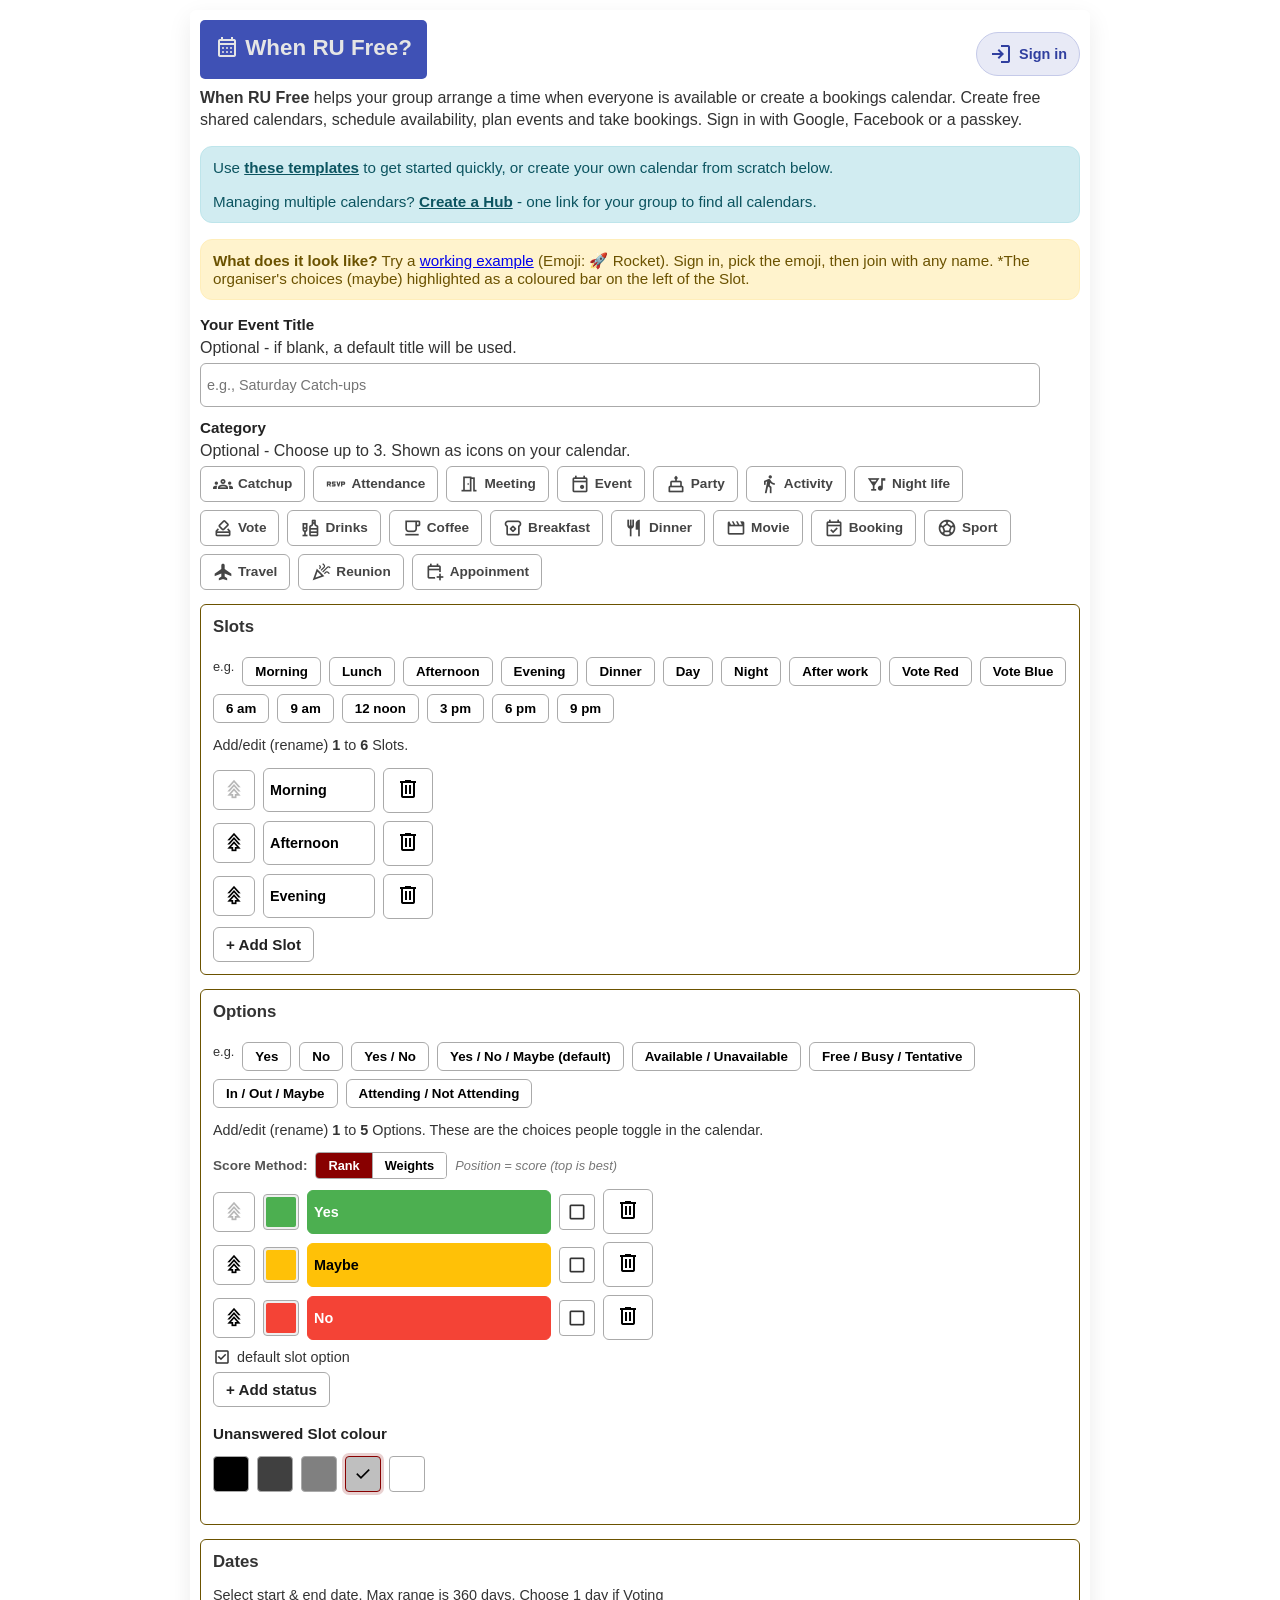
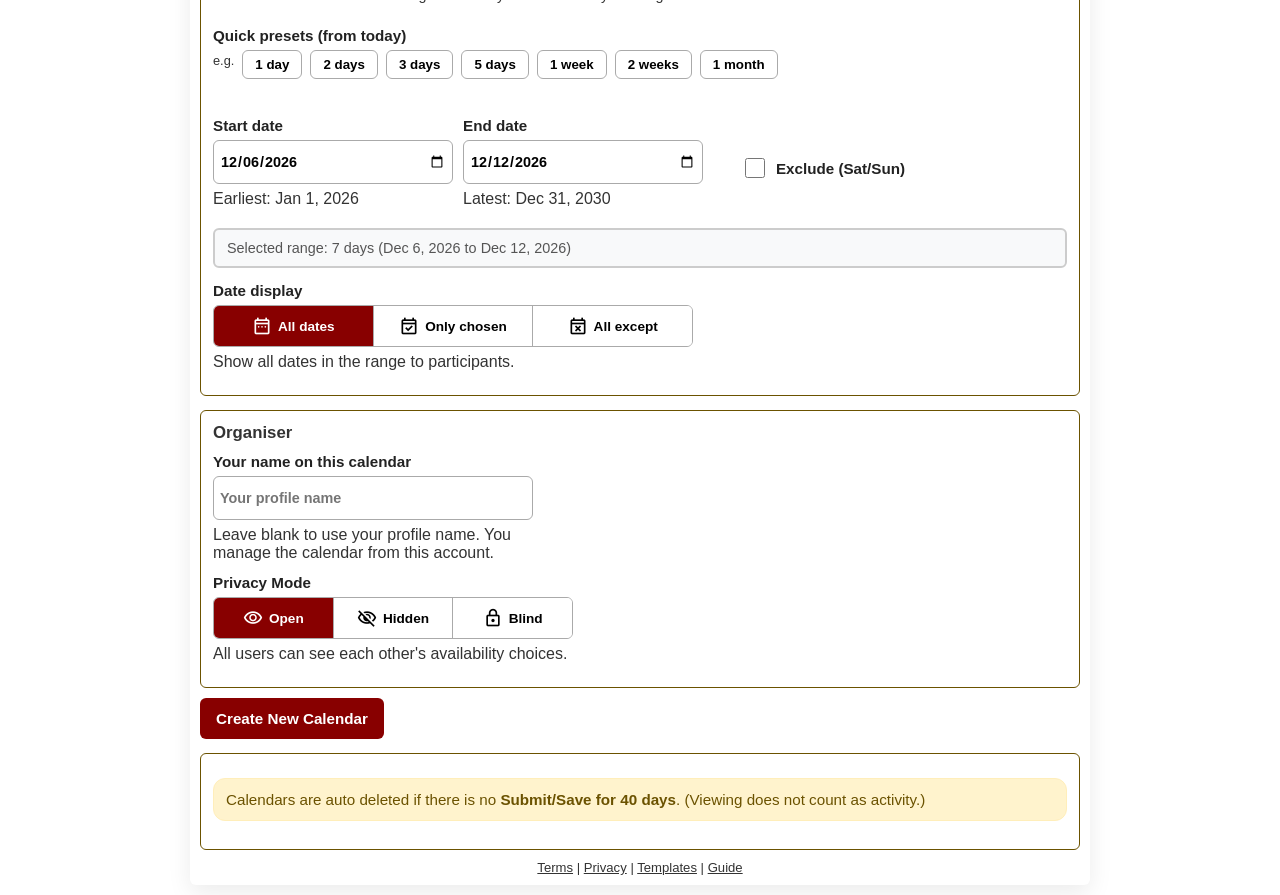
==== commit 435d0c2f: "Sit the Default option box on the row gap alone The column is now exactly the 36px box, so the label" ====
--- a/index.html
+++ b/index.html
@@ -39,7 +39,7 @@
     </style>
 
   <!-- Page styles -->
-  <link rel="stylesheet" href="index.css?v=20261010y">
+  <link rel="stylesheet" href="index.css?v=20261010z">
   <link rel="stylesheet" href="emoji.css?v=20260926b">
   <link rel="stylesheet" href="account.css?v=20261009b">
 </head>
--- a/index.css
+++ b/index.css
@@ -280,8 +280,8 @@
 /* Default option (migrations/013): the option every Slot begins with, so Slots are never
    un-answered. One button per Option row: an empty box while it is off, a ticked box once it is
    the default. The muted line above + Add status says what the box is for.
-   Only 4px wider than the 36px box, so the label, the box and Delete sit close together. */
-.status-default-col{ flex: 0 0 44px; width: 44px; display: flex; justify-content: center; }
+   Exactly the width of the box, so only the row gap separates it from the label and Delete. */
+.status-default-col{ flex: 0 0 36px; width: 36px; display: flex; justify-content: center; }
 .default-toggle{
   position: relative;
   width: 36px;
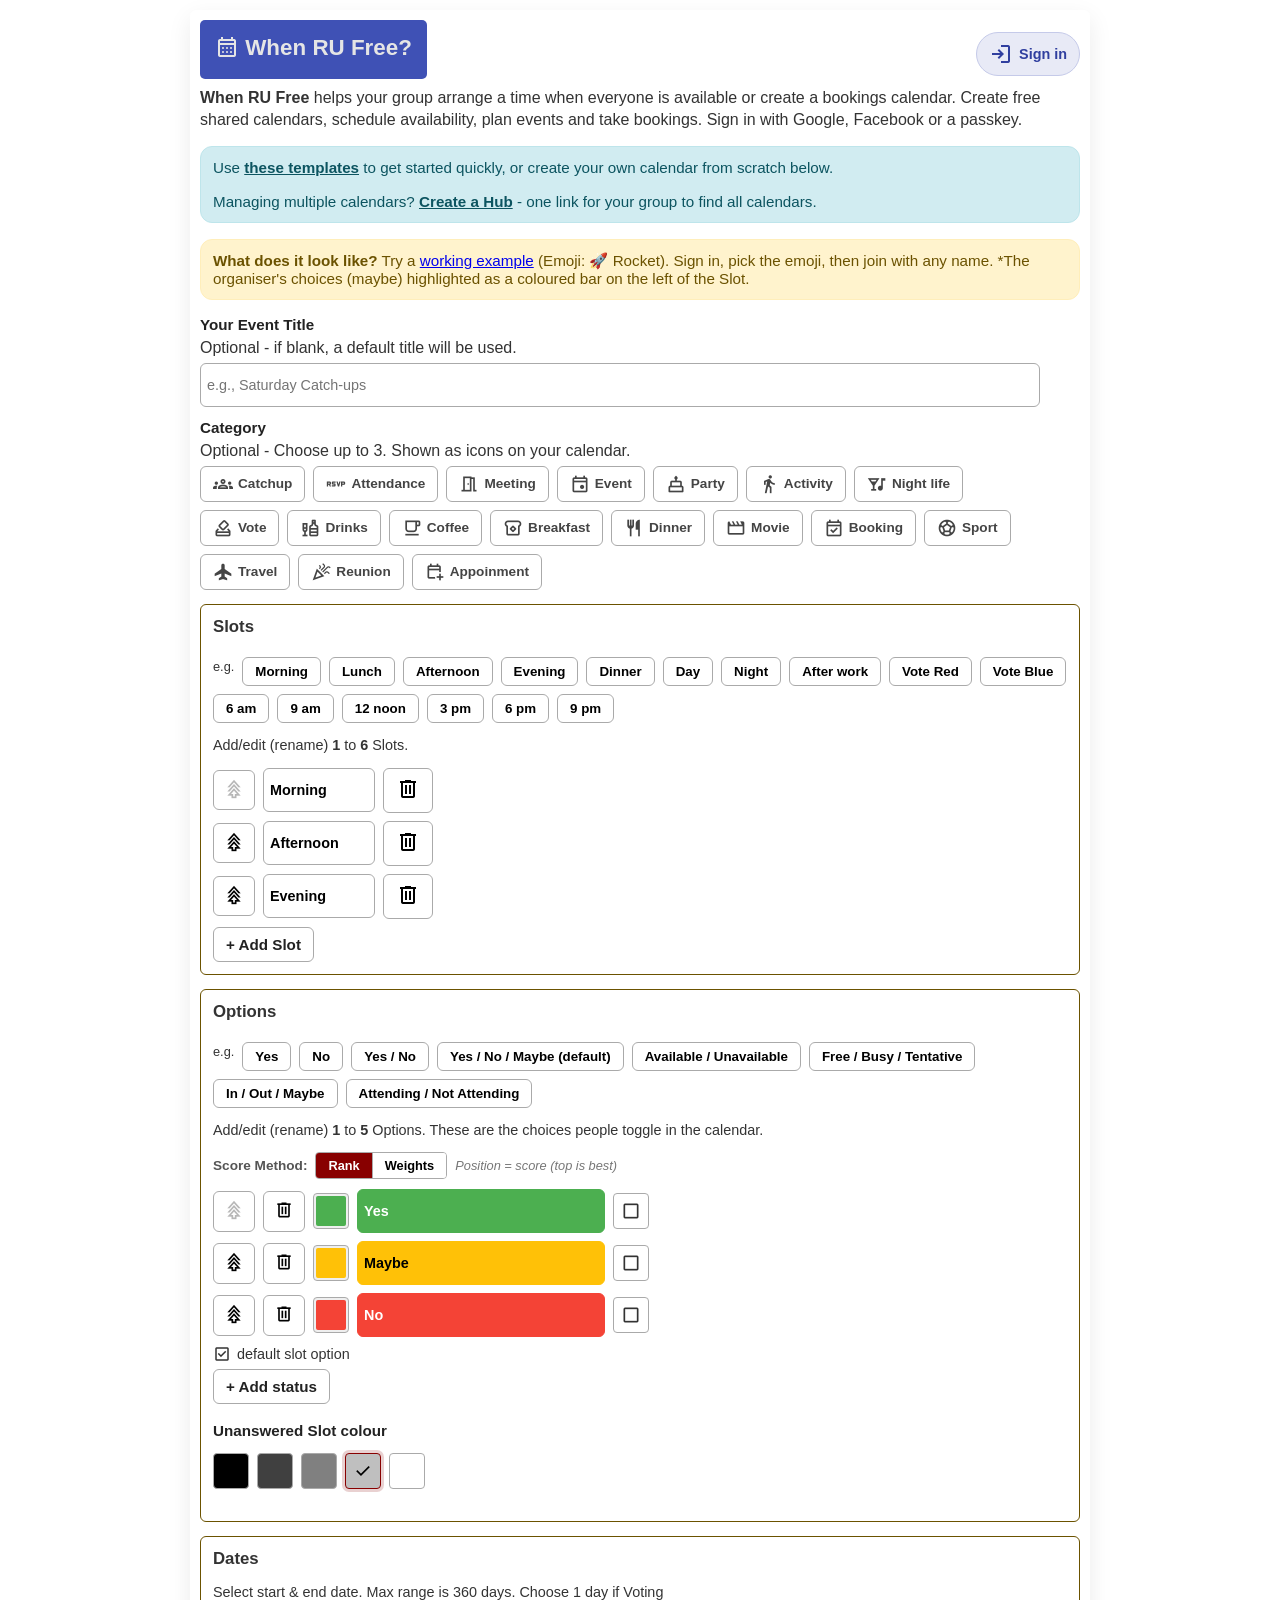
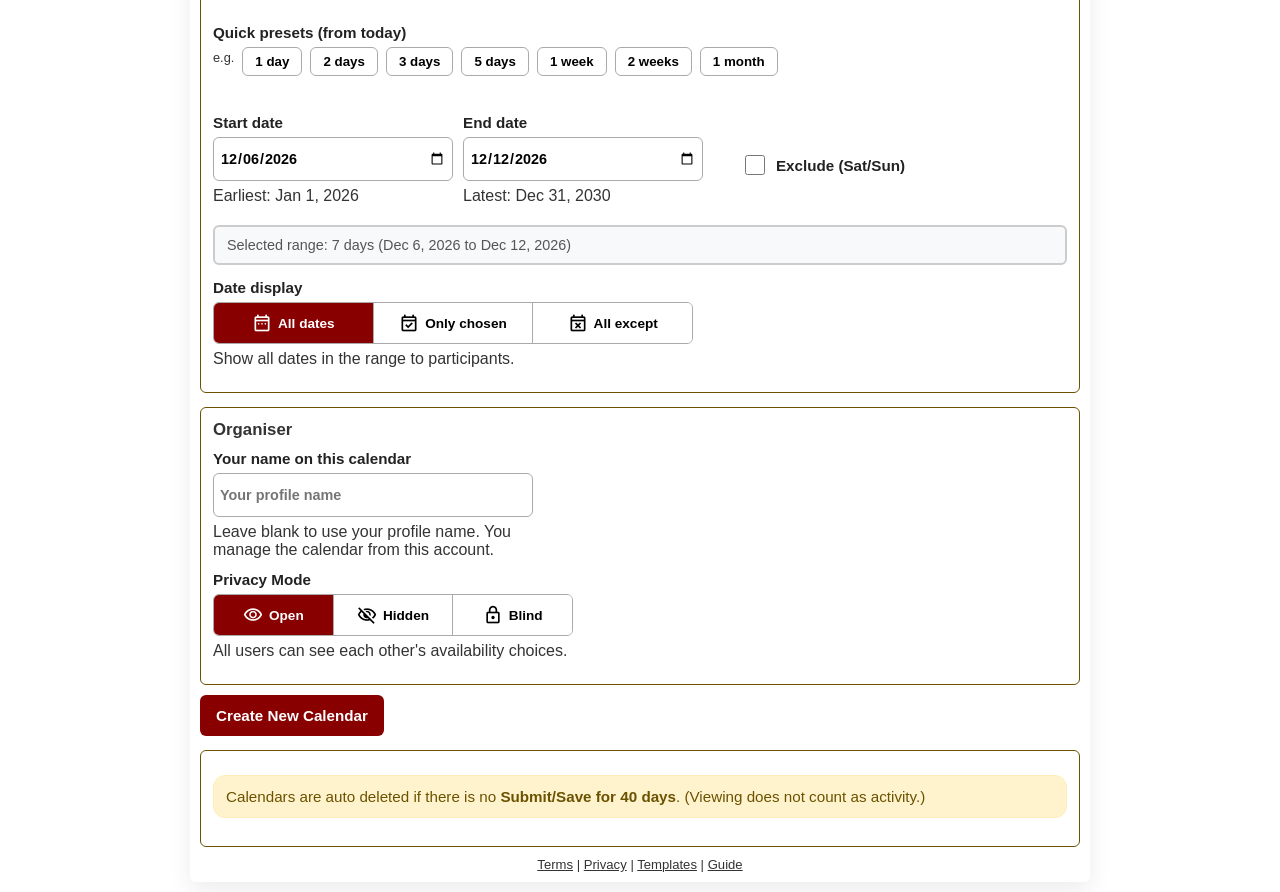
==== commit 05a51500: "Group the option row controls and match the Delete size Delete moves next to Move up, so the two but" ====
--- a/index.html
+++ b/index.html
@@ -39,7 +39,7 @@
     </style>
 
   <!-- Page styles -->
-  <link rel="stylesheet" href="index.css?v=20261010z">
+  <link rel="stylesheet" href="index.css?v=20261011a">
   <link rel="stylesheet" href="emoji.css?v=20260926b">
   <link rel="stylesheet" href="account.css?v=20261009b">
 </head>
@@ -491,6 +491,6 @@
   <script src="passkey.js?v=20260927a" defer></script>
   <script src="account-core.js?v=20261010m" defer></script>
   <script src="emoji.js?v=20261008b" defer></script>
-  <script src="index.js?v=20261010w" defer></script>
+  <script src="index.js?v=20261010x" defer></script>
 </body>
 </html>
--- a/index.css
+++ b/index.css
@@ -217,7 +217,9 @@
 .slot-row .remove{ background:#fff; border:1px solid var(--border); border-radius:6px; }
 
 /* Status options (mirrors slot rows) */
-.status-row{display:flex; gap:8px; align-items:center; margin-bottom:8px; max-width:440px;}
+/* The Default option box sits last, and its touch target spreads 4px past the button, so the row
+   keeps 4px of right padding. Without it that spread overflows the row and it reads as scrollable. */
+.status-row{display:flex; gap:8px; align-items:center; margin-bottom:8px; max-width:440px; padding-right:4px;}
 .status-row .label-input{
   flex: 1;
   height: 44px;
@@ -258,9 +260,8 @@
 .null-swatch.active{ border-color: var(--accent); box-shadow: 0 0 0 3px rgba(136,0,0,.18); }
 .null-swatch:focus-visible{ outline: 3px solid var(--accent); outline-offset: 2px; }
 
-.status-row .move-up{ background:#fff; border:1px solid var(--border); border-radius:6px; padding:8px 10px; line-height:1; }
-.status-row .move-up .material-symbols-outlined{ font-size:20px; }
-.status-row .remove{ background:#fff; border:1px solid var(--border); border-radius:6px; }
+.status-row .move-up, .status-row .remove{ background:#fff; border:1px solid var(--border); border-radius:6px; padding:8px 10px; line-height:1; }
+.status-row .move-up .material-symbols-outlined, .status-row .remove .material-symbols-outlined{ font-size:20px; }
 
 /* Weight input (small number box) */
 .status-row .weight-num{
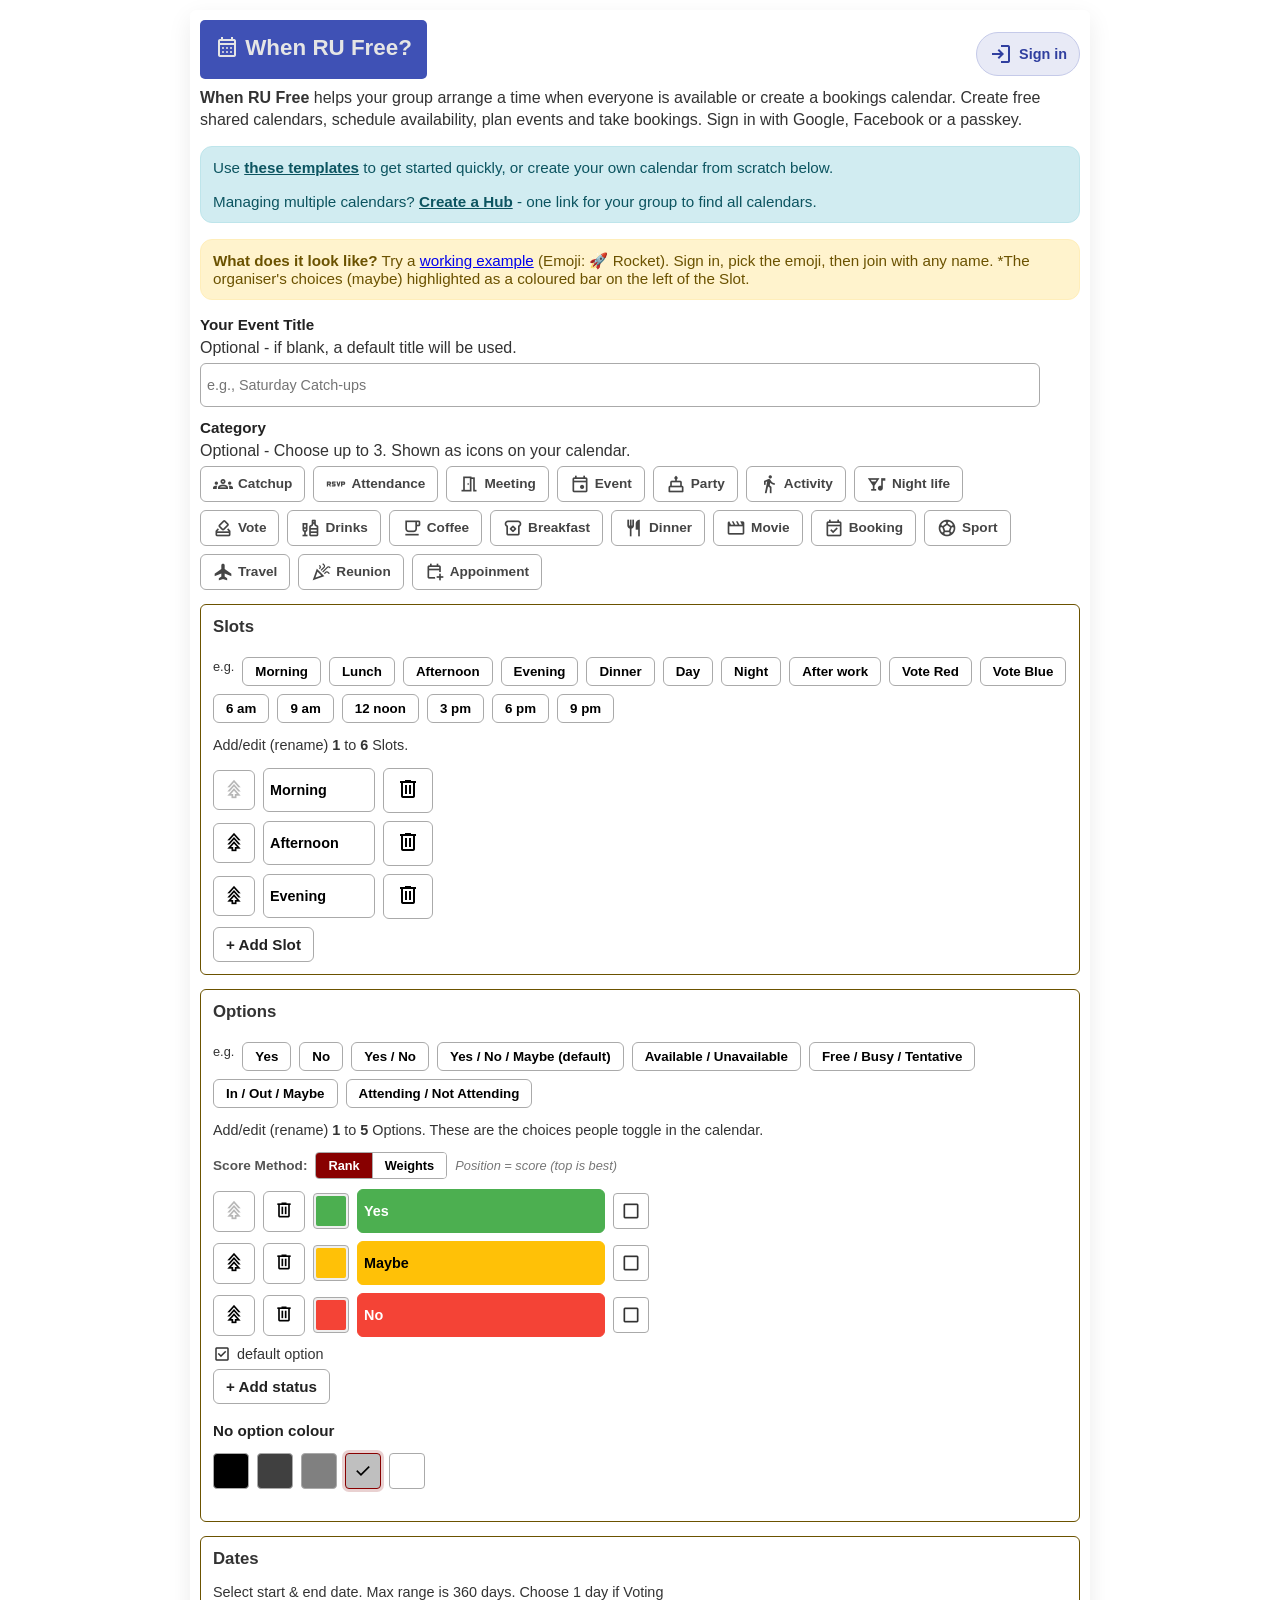
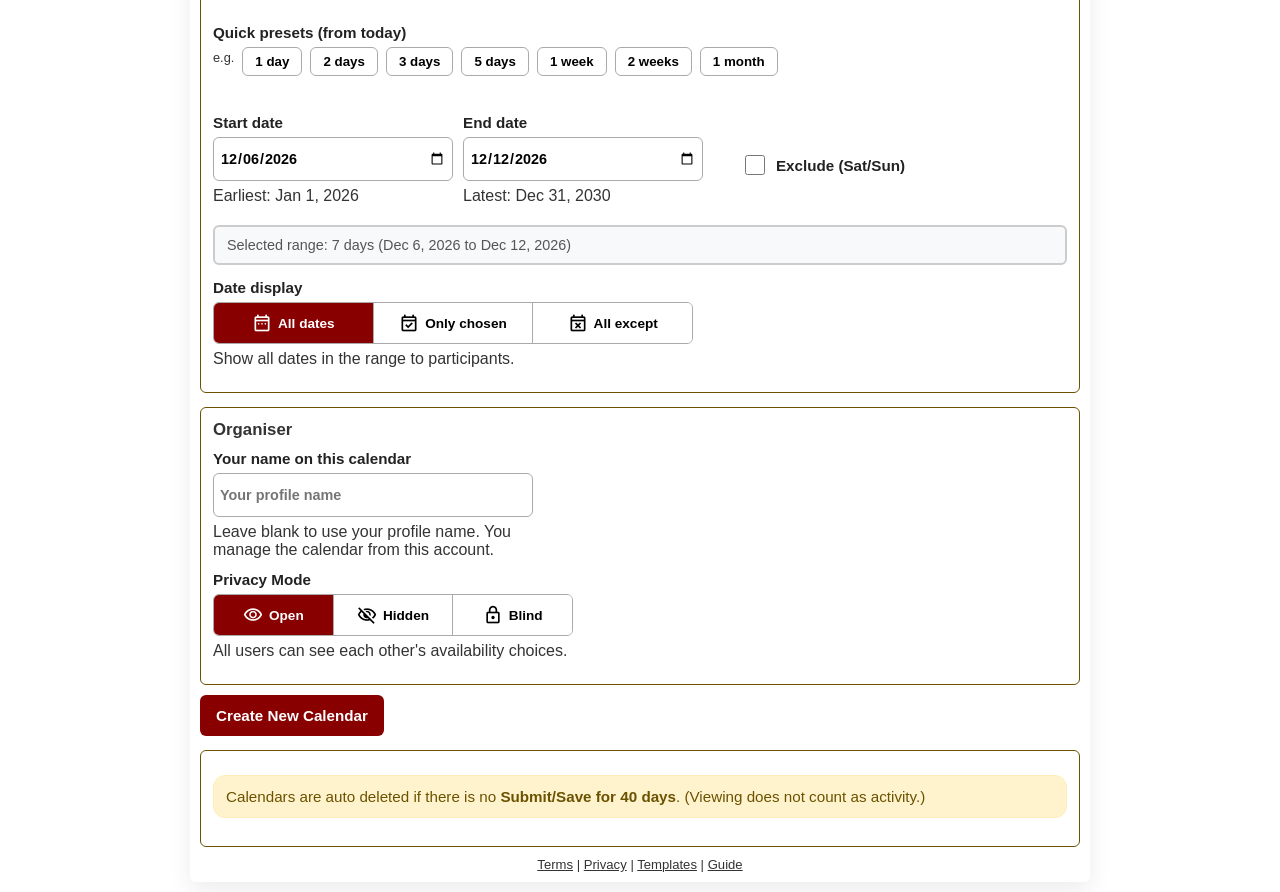
==== commit 2158bf07: "Match the label placeholder contrast and rename two labels applyColorPreview now leaves the contrast" ====
--- a/index.html
+++ b/index.html
@@ -39,7 +39,7 @@
     </style>
 
   <!-- Page styles -->
-  <link rel="stylesheet" href="index.css?v=20261011a">
+  <link rel="stylesheet" href="index.css?v=20261011b">
   <link rel="stylesheet" href="emoji.css?v=20260926b">
   <link rel="stylesheet" href="account.css?v=20261009b">
 </head>
@@ -259,7 +259,7 @@
       <!-- What the Default option box on each Option row above means (migrations/013) -->
       <p class="muted slot-default-hint">
         <span class="material-symbols-outlined" aria-hidden="true">check_box</span>
-        <span>default slot option</span>
+        <span>default option</span>
       </p>
       <div class="row">
         <button id="addStatusBtn" class="btn btn-ghost btn-small" type="button">+ Add status</button>
@@ -269,7 +269,7 @@
 
       <!-- Un-answered Slots colour (migrations/012): five fixed greys for a Slot nobody has answered -->
       <div class="field null-field" id="nullColorField">
-        <label id="nullColorLabel">Unanswered Slot colour</label>
+        <label id="nullColorLabel">No option colour</label>
         <div class="null-swatches" id="nullSwatches" role="radiogroup" aria-labelledby="nullColorLabel"></div>
       </div>
     </div>
@@ -491,6 +491,6 @@
   <script src="passkey.js?v=20260927a" defer></script>
   <script src="account-core.js?v=20261010m" defer></script>
   <script src="emoji.js?v=20261008b" defer></script>
-  <script src="index.js?v=20261010x" defer></script>
+  <script src="index.js?v=20261010y" defer></script>
 </body>
 </html>
--- a/index.css
+++ b/index.css
@@ -216,6 +216,11 @@
 .slot-row .move-up .material-symbols-outlined{ font-size:20px; }
 .slot-row .remove{ background:#fff; border:1px solid var(--border); border-radius:6px; }
 
+/* Option and booking labels are painted in their own colour, so the placeholder takes the same
+   contrasting colour as the typed-in text (set as --label-text by applyColorPreview). */
+.status-row .label-input::placeholder,
+.booking-label-row .label-input::placeholder{ color: var(--label-text, var(--text-muted)); opacity: 1; }
+
 /* Status options (mirrors slot rows) */
 /* The Default option box sits last, and its touch target spreads 4px past the button, so the row
    keeps 4px of right padding. Without it that spread overflows the row and it reads as scrollable. */
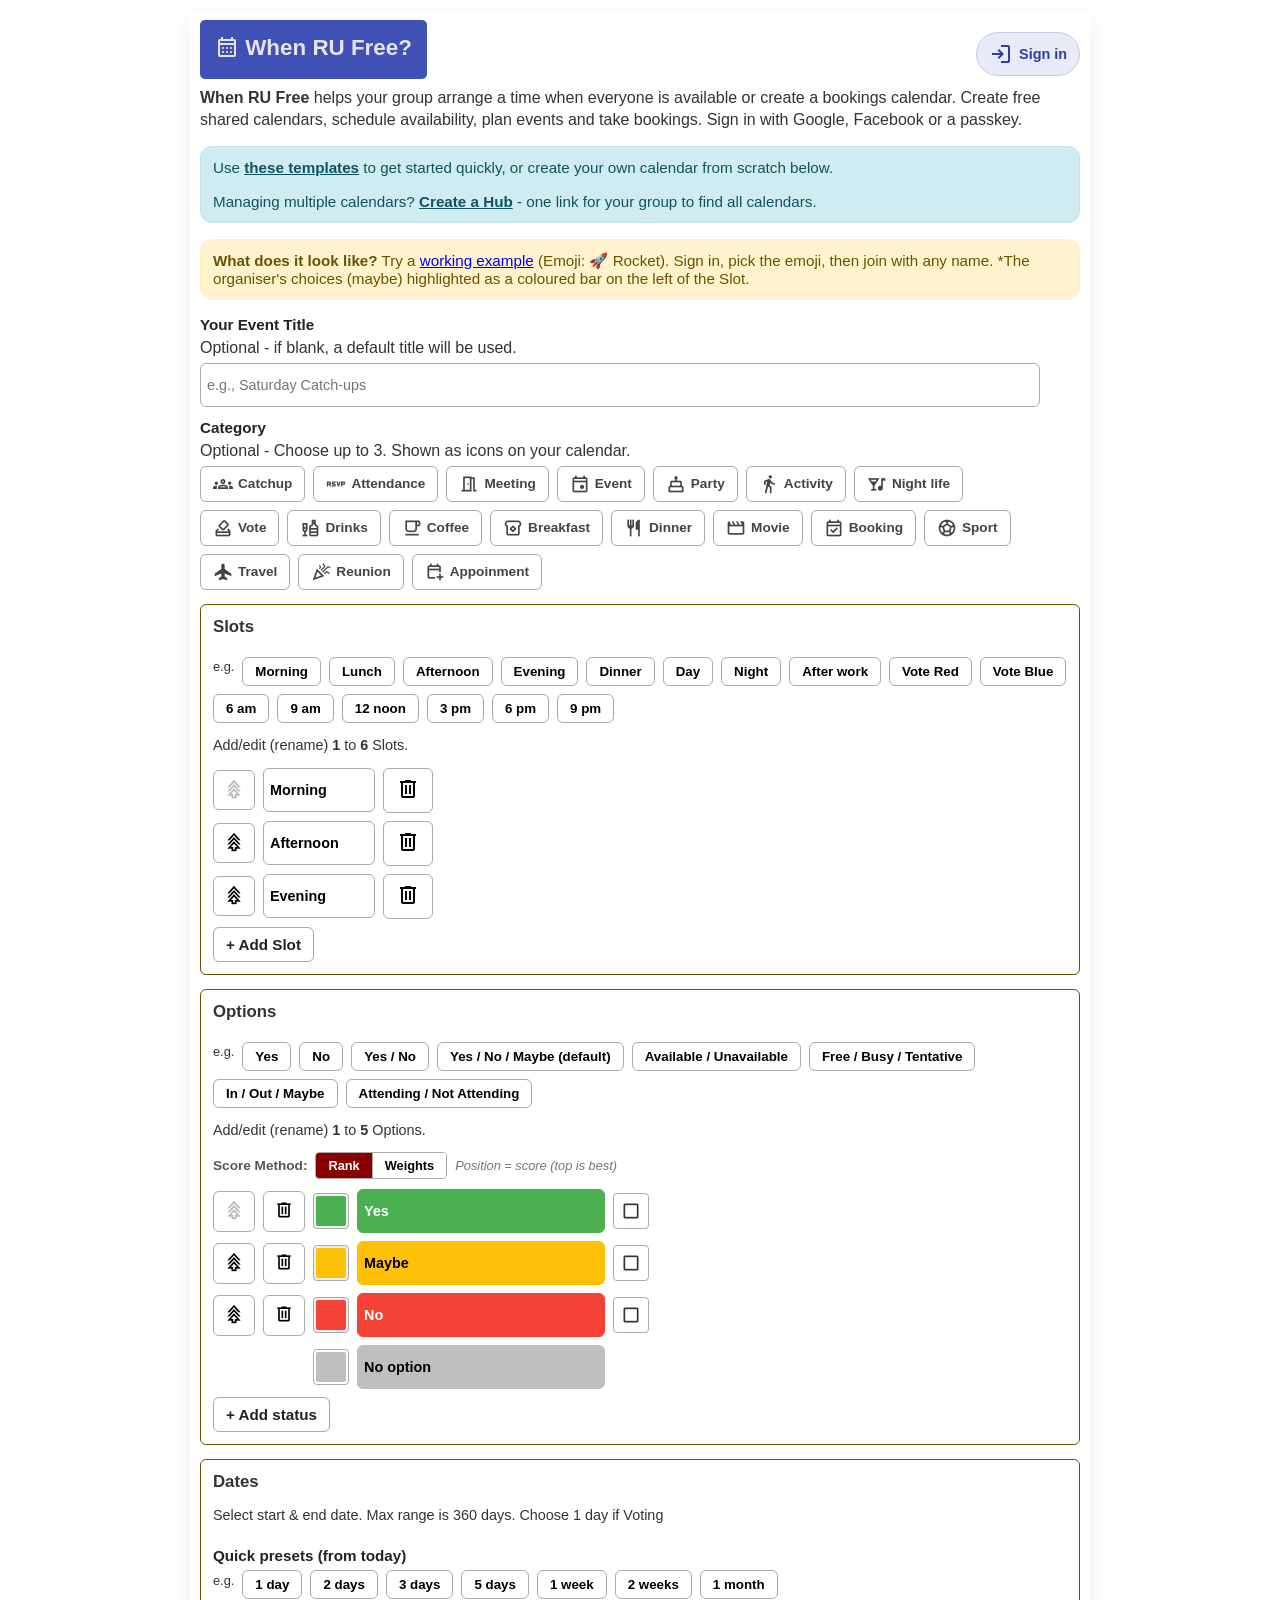
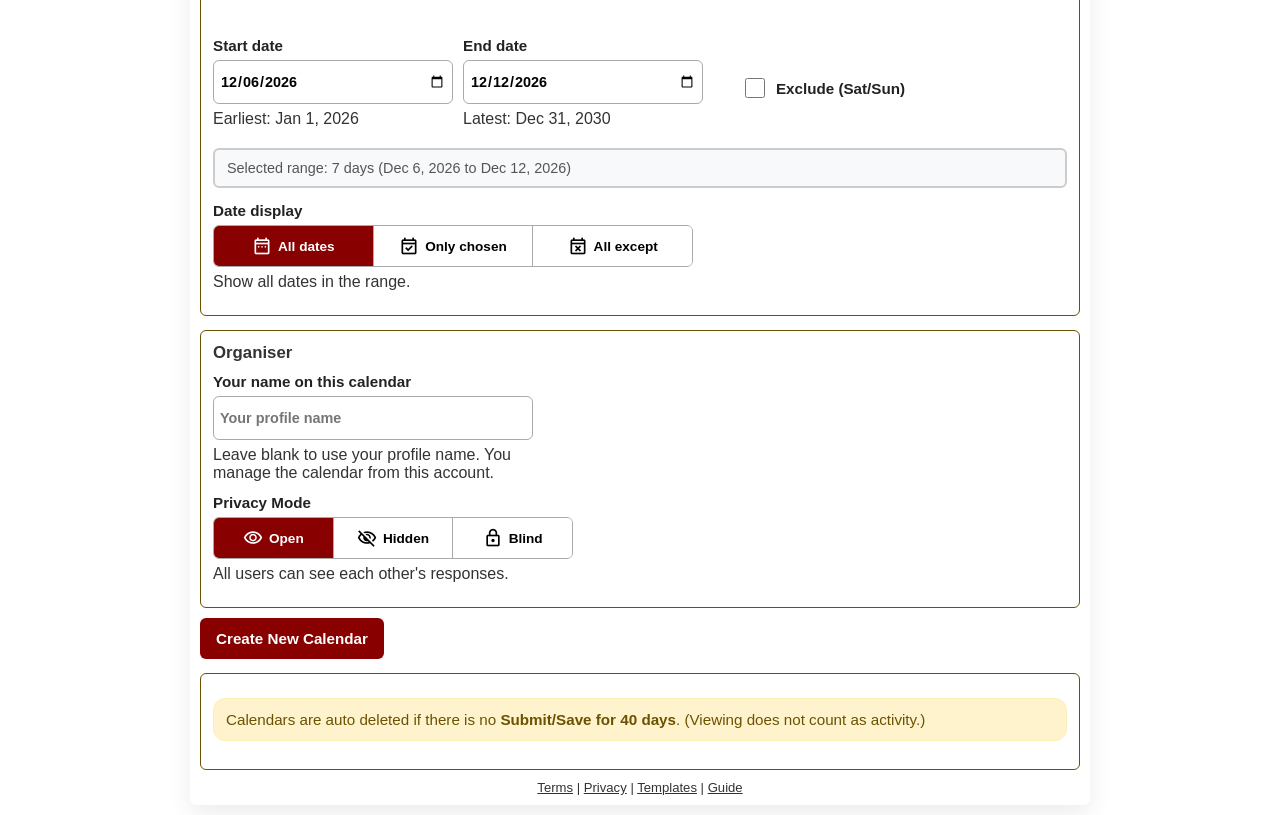
==== commit 8c4e1af9: "Put the default option and un-answered colour on the option rows The create page now owns both contr" ====
--- a/index.html
+++ b/index.html
@@ -243,7 +243,7 @@
         </div>
       </div>
       <div id="statusOptionsUI">
-      <p class="muted">Add/edit (rename) <b>1</b> to <b id="statusMaxHint">5</b> Options. These are the choices people toggle in the calendar.</p>
+      <p class="muted">Add/edit (rename) <b>1</b> to <b id="statusMaxHint">5</b> Options.</p>
       
       <!-- Ranking Mode Toggle -->
       <div class="ranking-mode-row">
@@ -255,22 +255,29 @@
         <span class="ranking-hint" id="rankingHint">Position = score (top is best)</span>
       </div>
       
-      <div id="statusWrap"></div>
-      <!-- What the Default option box on each Option row above means (migrations/013) -->
-      <p class="muted slot-default-hint">
-        <span class="material-symbols-outlined" aria-hidden="true">check_box</span>
-        <span>default option</span>
-      </p>
+      <div id="statusWrap">
+        <!-- "No option" row (migrations/012): the colour of a Slot nobody has answered. It keeps
+             the Option row grid, with two blank cells where Move up and Delete sit on the rows
+             above, so the colour picker and its label line up. It sits last and hides once a
+             Default option is ticked, because then no Slot is ever un-answered. -->
+        <div class="status-null-row" id="statusNullRow">
+          <span class="status-grid-gap" aria-hidden="true"></span>
+          <span class="status-grid-gap" aria-hidden="true"></span>
+          <span class="null-color-wrap">
+            <button type="button" class="color-pick null-color-pick" id="nullColorPick" aria-haspopup="true" aria-expanded="false" aria-label="No option colour" title="No option colour (five greys)">
+              <span class="null-color-chip" id="nullColorChip"></span>
+            </button>
+            <span class="null-color-pop" id="nullColorPop" role="radiogroup" aria-label="No option colour" hidden></span>
+          </span>
+          <span class="label-input status-null-label" id="statusNullLabel">No option</span>
+          <span class="status-grid-weight" aria-hidden="true"></span>
+          <span class="status-grid-default" aria-hidden="true"></span>
+        </div>
+      </div>
       <div class="row">
         <button id="addStatusBtn" class="btn btn-ghost btn-small" type="button">+ Add status</button>
       </div>
       <div id="statusError" class="error"></div>
-      </div>
-
-      <!-- Un-answered Slots colour (migrations/012): five fixed greys for a Slot nobody has answered -->
-      <div class="field null-field" id="nullColorField">
-        <label id="nullColorLabel">No option colour</label>
-        <div class="null-swatches" id="nullSwatches" role="radiogroup" aria-labelledby="nullColorLabel"></div>
       </div>
     </div>
 
@@ -342,7 +349,7 @@
             <span>All except</span>
           </button>
         </div>
-        <p class="hint" id="dateFilterHint">Show all dates in the range to participants.</p>
+        <p class="hint" id="dateFilterHint">Show all dates in the range.</p>
       </div>
     </div>
 
@@ -356,26 +363,6 @@
         <div id="adminNameErr" class="error"></div>
       </div>
 
-      <!-- Who can join (shown once migrations/009 has run). Chosen here only; it can't be changed later. -->
-      <div class="field hideme" id="joinModeField">
-        <label id="joinModeLabel">Who can join</label>
-        <div class="privacy-toggle" id="joinModeToggle" role="group" aria-labelledby="joinModeLabel">
-          <button type="button" class="priv-btn active" data-join="link" aria-pressed="true">
-            <span class="material-symbols-outlined" aria-hidden="true">link</span>
-            <span>Direct link</span>
-          </button>
-          <button type="button" class="priv-btn" data-join="invite" aria-pressed="false">
-            <span class="material-symbols-outlined" aria-hidden="true">how_to_reg</span>
-            <span>Invite only</span>
-          </button>
-        </div>
-        <p class="hint" id="joinModeHint">Anyone with the link can join.</p>
-      </div>
-      <p class="info-box hideme" id="joinModeHubNote">
-        <span class="material-symbols-outlined" aria-hidden="true">how_to_reg</span>
-        This Hub is invite only: people request access and the Hub organiser approves them.
-      </p>
-
       <!-- Access emoji (optional; shown once migrations/003 has run) -->
       <div class="field hideme" id="accessEmojiWrap" style="max-width:420px;">
         <div id="accessEmojiField"></div>
@@ -398,11 +385,11 @@
             <span>Blind</span>
           </button>
         </div>
-        <p class="hint" id="privacyHint">All users can see each other's availability choices.</p>
-        <!-- Hidden only (migrations/009): the People list shows each person only themselves and you -->
+        <p class="hint" id="privacyHint">All users can see each other's responses.</p>
+        <!-- Hidden only (migrations/009): names are private unless the organiser opts out here -->
         <label class="weekend-label hideme" id="hideNamesRow" for="hideNames">
           <input id="hideNames" type="checkbox" />
-          Hide names too
+          Show everyone who has joined (but not their choices)
         </label>
         <p class="hint hideme" id="hideNamesHint">People only see their own name, organiser name (yours), and how many have joined.</p>
       </div>
@@ -462,8 +449,6 @@
         <p class="hint">Use this emoji to access the calendar.</p>
       </div>
 
-      <p id="saveCalInvite" class="code-line hideme"><strong>Invite only:</strong> people request access and you approve them in the People list.</p>
-
       <div id="clipboardFailMsg" class="clipboard-fail hideme">
         Auto-copy may have failed &mdash; please use <strong>Copy calendar link</strong> below.
       </div>
--- a/index.css
+++ b/index.css
@@ -225,7 +225,8 @@
 /* The Default option box sits last, and its touch target spreads 4px past the button, so the row
    keeps 4px of right padding. Without it that spread overflows the row and it reads as scrollable. */
 .status-row{display:flex; gap:8px; align-items:center; margin-bottom:8px; max-width:440px; padding-right:4px;}
-.status-row .label-input{
+.status-row .label-input,
+.status-null-row .label-input{
   flex: 1;
   height: 44px;
   padding: 0 6px;
@@ -238,8 +239,9 @@
   background-color:#fff;
 }
 
-/* Color picker (small square) */
-.status-row .color-pick{
+/* Color picker (small square) - the Option rows and the "No option" row share it */
+.status-row .color-pick,
+.status-null-row .color-pick{
   width: 36px;
   height: 36px;
   padding: 0;
@@ -248,22 +250,63 @@
   cursor: pointer;
   flex-shrink: 0;
 }
-.status-row .color-pick::-webkit-color-swatch-wrapper{ padding: 2px; }
-.status-row .color-pick::-webkit-color-swatch{ border-radius: 2px; border: none; }
-.status-row .color-pick::-moz-color-swatch{ border-radius: 2px; border: none; }
-
-/* Un-answered Slots colour: five fixed greys, the default one ticked (migrations/012).
-   Sized and shaped exactly like the Options colour pickers (.color-pick) so the row lines up. */
-.null-field{ margin-top: 18px; }
-.null-swatches{ display: flex; flex-wrap: wrap; gap: 8px; align-items: center; margin: 8px 0; }
-.null-swatch{
-  width: 36px; height: 36px; padding: 0; border: 1px solid var(--border); border-radius: 4px;
+.status-row .color-pick::-webkit-color-swatch-wrapper,
+.status-null-row .color-pick::-webkit-color-swatch-wrapper{ padding: 2px; }
+.status-row .color-pick::-webkit-color-swatch,
+.status-null-row .color-pick::-webkit-color-swatch{ border-radius: 2px; border: none; }
+.status-row .color-pick::-moz-color-swatch,
+.status-null-row .color-pick::-moz-color-swatch{ border-radius: 2px; border: none; }
+
+/* Un-answered Slots colour (migrations/012): a Slot nobody has answered shows this grey. The row
+   keeps the Option row grid (.status-row) so every cell lines up with the rows above, using blank
+   cells for the controls it does not have: Move up / Delete (42px), the weight box (38px) and the
+   Default option box (36px). It hides once a default is ticked. */
+.status-null-row{
+  display: flex;
+  align-items: center;
+  gap: 8px;
+  min-height: 44px;
+  max-width: 440px;
+  margin-bottom: 8px;
+  padding-right: 4px;
+}
+.status-null-row .status-grid-gap{ flex: 0 0 42px; }
+.status-null-row .status-grid-weight{ flex: 0 0 38px; }
+.status-null-row .status-grid-default{ flex: 0 0 36px; }
+.status-null-label{
+  display: flex;
+  align-items: center;
+}
+
+/* The picker is a small square that opens the five greys, so the full OS colour picker (which
+   cannot be limited) is never shown. It keeps the native input's look: border, a 2px gap, then the
+   colour. */
+.null-color-pick{ background: #fff; }
+.status-null-row .null-color-pick{ padding: 2px; }
+.null-color-chip{ display: block; width: 100%; height: 100%; border-radius: 2px; }
+.null-color-wrap{ position: relative; display: flex; flex-shrink: 0; }
+.null-color-pop{
+  position: absolute;
+  top: calc(100% + 4px);
+  left: 0;
+  z-index: 30;
+  display: flex;
+  gap: 6px;
+  padding: 6px;
+  background: #fff;
+  border: 1px solid var(--border);
+  border-radius: 6px;
+  box-shadow: 0 4px 12px rgba(0,0,0,.15);
+}
+.null-color-pop[hidden]{ display: none; }
+.null-color-choice{
+  width: 30px; height: 30px; padding: 0; border: 1px solid var(--border); border-radius: 4px;
   cursor: pointer; display: flex; align-items: center; justify-content: center;
   font-family: inherit; flex-shrink: 0;
 }
-.null-swatch .material-symbols-outlined{ font-size: 20px; line-height: 1; }
-.null-swatch.active{ border-color: var(--accent); box-shadow: 0 0 0 3px rgba(136,0,0,.18); }
-.null-swatch:focus-visible{ outline: 3px solid var(--accent); outline-offset: 2px; }
+.null-color-choice .material-symbols-outlined{ font-size: 18px; line-height: 1; }
+.null-color-choice.active{ border-color: var(--accent); box-shadow: 0 0 0 2px rgba(136,0,0,.18); }
+.null-color-choice:focus-visible{ outline: 3px solid var(--accent); outline-offset: 2px; }
 
 .status-row .move-up, .status-row .remove{ background:#fff; border:1px solid var(--border); border-radius:6px; padding:8px 10px; line-height:1; }
 .status-row .move-up .material-symbols-outlined, .status-row .remove .material-symbols-outlined{ font-size:20px; }
@@ -284,8 +327,8 @@
 .status-row .weight-num:focus{ outline: none; border-color: var(--accent); }
 
 /* Default option (migrations/013): the option every Slot begins with, so Slots are never
-   un-answered. One button per Option row: an empty box while it is off, a ticked box once it is
-   the default. The muted line above + Add status says what the box is for.
+   un-answered. One box per Option row: an empty box while it is off, a ticked box once it is the
+   default. Ticking one hides the "No option" row; tapping the ticked box restores it.
    Exactly the width of the box, so only the row gap separates it from the label and Delete. */
 .status-default-col{ flex: 0 0 36px; width: 36px; display: flex; justify-content: center; }
 .default-toggle{
@@ -313,16 +356,6 @@
 }
 .default-toggle:focus-visible{ outline: 3px solid var(--accent); outline-offset: 2px; }
 
-/* What the Default option box on each Option row means (migrations/013), shown above the
-   + Add status button. The box is the same shape organisers tick on an Option row. */
-.slot-default-hint{
-  display: flex;
-  align-items: center;
-  gap: 6px;
-  margin: 8px 0 6px;
-}
-.slot-default-hint .material-symbols-outlined{ font-size: 18px; line-height: 1; }
-
 /* Ranking mode toggle row */
 .ranking-mode-row{
   display: flex;
@@ -414,8 +447,7 @@
 .weekend-field { align-self:center; margin-top:0; }
 .weekend-label { display:flex; align-items:center; gap:8px; font-weight:600; }
 
-/* Who can join / Hide names too (create page) */
-#joinModeHubNote { display:flex; align-items:center; gap:8px; background:#e8eaf6; border-color:#c5cae9; color:#283593; }
+/* Show everyone who has joined (create page) */
 #hideNamesRow { min-height:44px; margin-top:6px; cursor:pointer; }
 #hideNamesRow input { width:20px; height:20px; }
 
--- a/account.css
+++ b/account.css
@@ -280,21 +280,7 @@
 
 .acct-methods .gsi-material-button { width: 100%; max-width: none; }
 
-/* ---------- Invite only / access paused panel ---------- */
-.acct-invite-name {
-  margin: 0 0 8px;
-  font-weight: 700;
-  color: var(--acct-text);
-  overflow-wrap: anywhere;
-}
-
-.acct-invite-actions {
-  display: flex;
-  flex-direction: column;
-  gap: 10px;
-}
-
-.acct-invite-actions .acct-btn { width: 100%; }
+/* ---------- Access paused panel ---------- */
 
 .acct-status {
   min-height: 1.2em;
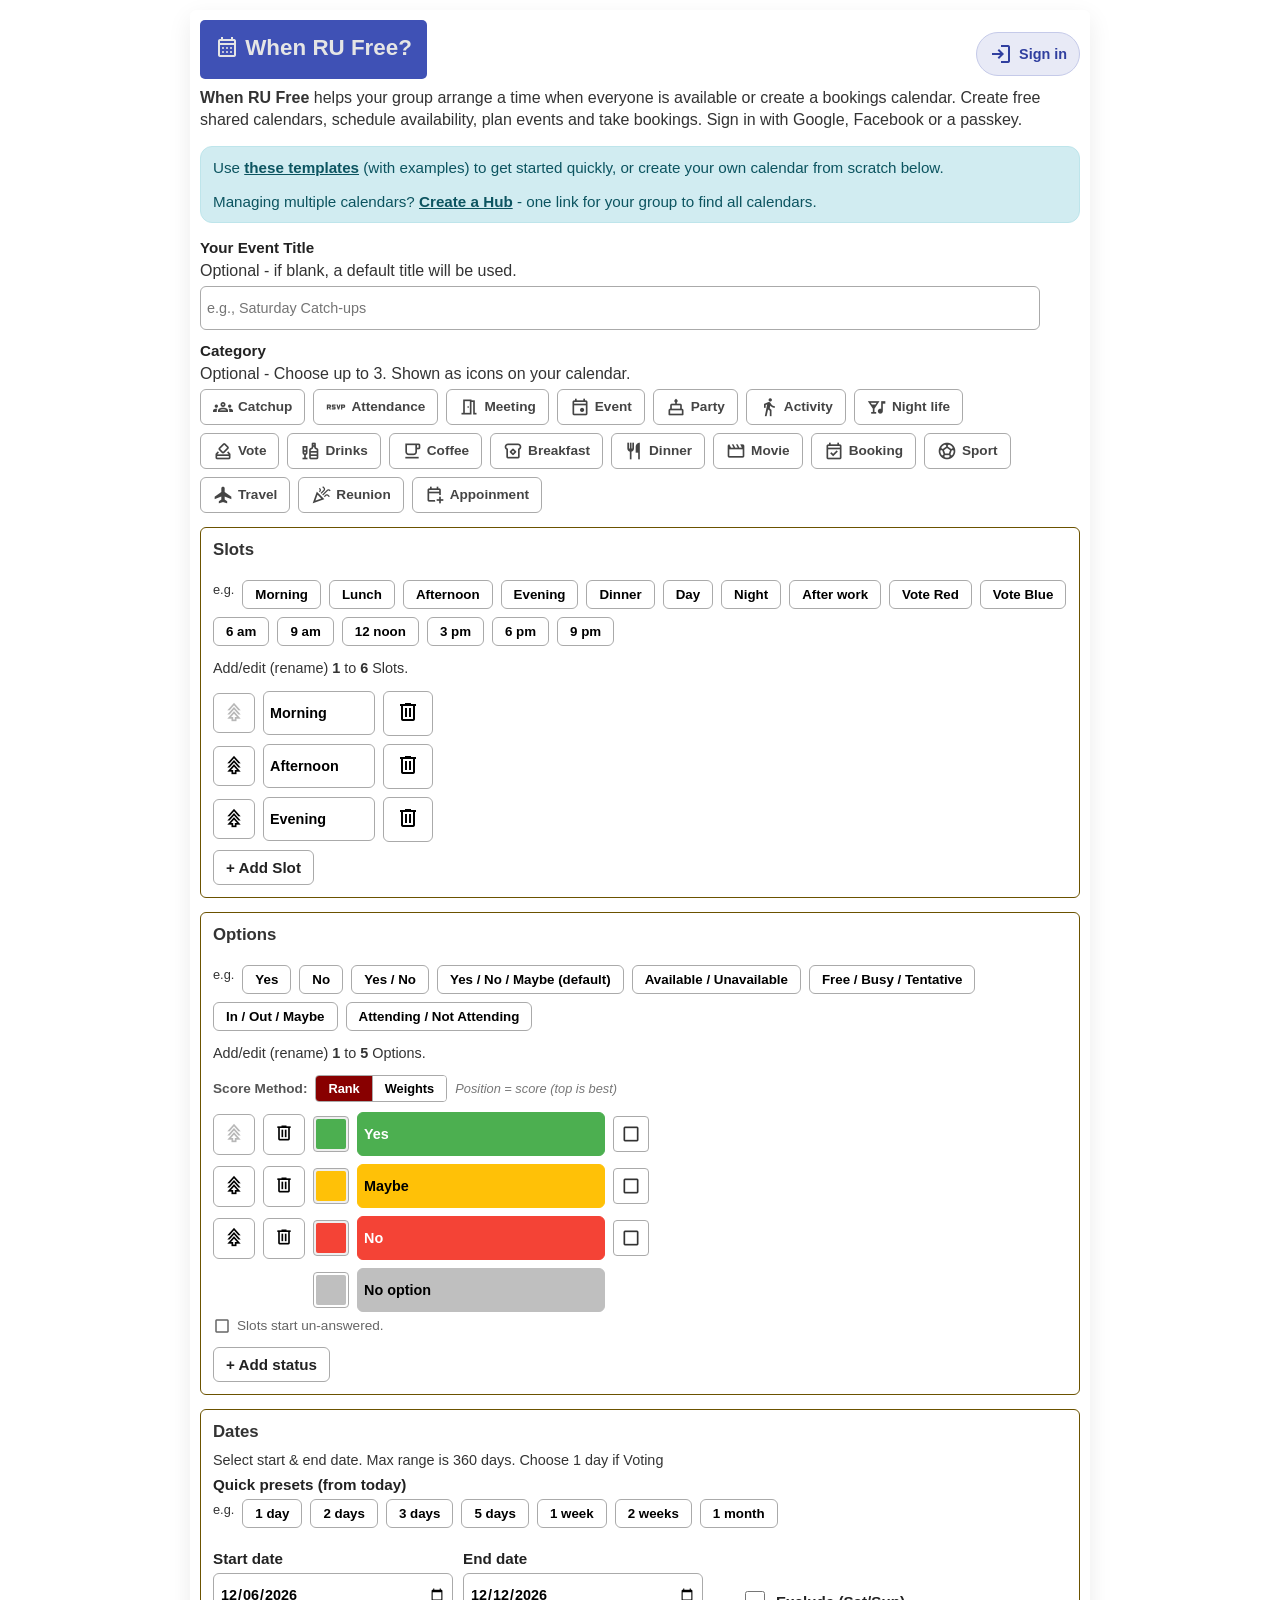
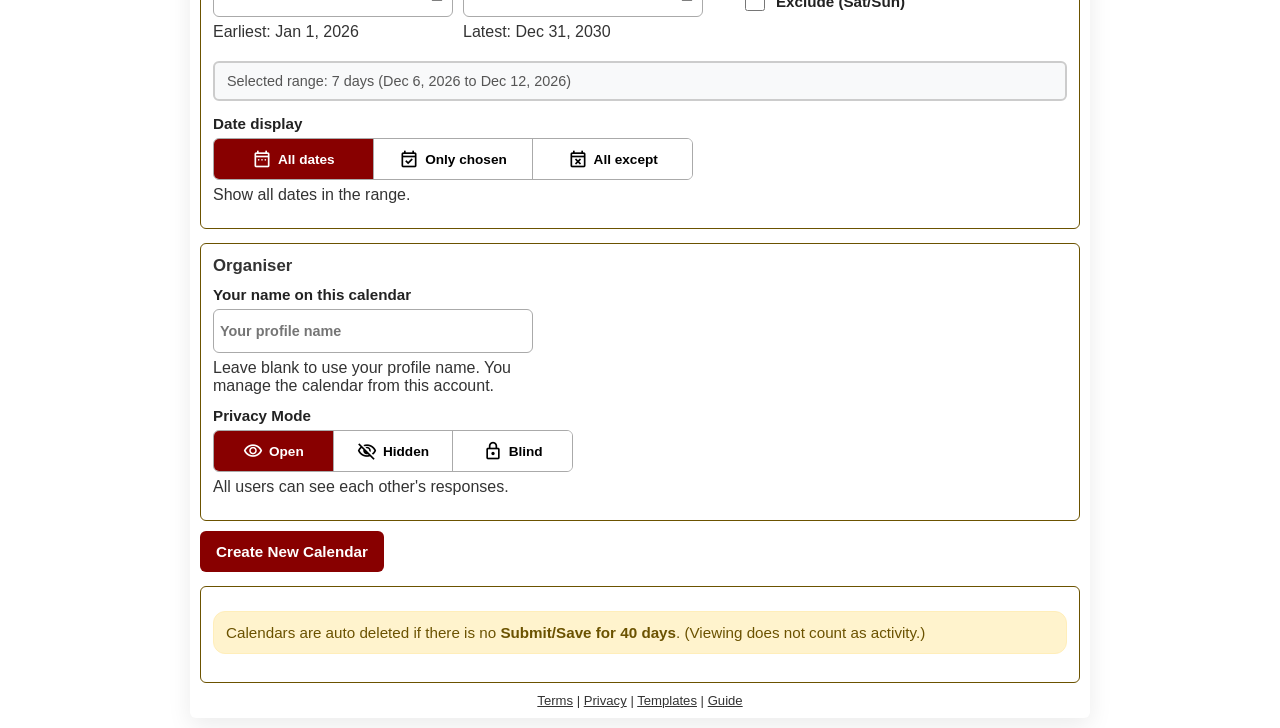
==== commit 3d39d830: "Let everyone report, test accounts safely, and leave a calendar cleanly Reports now have an audience" ====
--- a/index.html
+++ b/index.html
@@ -39,9 +39,9 @@
     </style>
 
   <!-- Page styles -->
-  <link rel="stylesheet" href="index.css?v=20261011b">
+  <link rel="stylesheet" href="index.css?v=20261012c">
   <link rel="stylesheet" href="emoji.css?v=20260926b">
-  <link rel="stylesheet" href="account.css?v=20261009b">
+  <link rel="stylesheet" href="account.css?v=20261012a">
 </head>
 <body>
   <div class="card">
@@ -52,7 +52,7 @@
     <p class="sub"><strong>When RU Free</strong> helps your group arrange a time when everyone is available or create a bookings calendar. Create free shared calendars, schedule availability, plan events and take bookings. Sign in with Google, Facebook or a passkey.</p>
     
     <div class="info-box">
-      Use <a href="https://whenrufree.net/ideas.html">these templates</a> to get started quickly, or create your own calendar from scratch below.
+      Use <a href="ideas.html">these templates</a> (with examples) to get started quickly, or create your own calendar from scratch below.
       <br><br>
       Managing multiple calendars? <a href="hub.html?create=1">Create a Hub</a> - one link for your group to find all calendars.
     </div>
@@ -86,11 +86,6 @@
     </div> -->
 
     
-    <div class="warn">
-      <strong>What does it look like?</strong> Try a <a href="https://whenrufree.net/calendar.html?c=Ua1dsF5q" target="_blank">working example</a> (Emoji: &#x1F680; Rocket). Sign in, pick the emoji, then join with any name. *The organiser's choices (maybe) highlighted as a coloured bar on the left of the Slot</em>.
-    </div>
-
-
     <!-- Title -->
     <div class="field">
       <label for="titleInput">Your Event Title</label>
@@ -273,6 +268,15 @@
           <span class="status-grid-weight" aria-hidden="true"></span>
           <span class="status-grid-default" aria-hidden="true"></span>
         </div>
+        <!-- State line for the Options: says what a Slot starts as, so the case where no Default
+             option is ticked is never silent. Same wording the settings modal used, with the same
+             check box the Option rows' toggles use, and it changes with the choice. The row above
+             hides once a Default option is ticked, so this sits under the Options either way.
+             paintStatusDefaults() fills it in; keepNullRowLast() keeps it under the row. -->
+        <p class="status-null-hint" id="statusNullHint" aria-live="polite">
+          <span class="material-symbols-outlined" id="statusNullHintIcon" aria-hidden="true">check_box_outline_blank</span>
+          <span id="statusNullHintText">Slots start un-answered.</span>
+        </p>
       </div>
       <div class="row">
         <button id="addStatusBtn" class="btn btn-ghost btn-small" type="button">+ Add status</button>
@@ -284,13 +288,13 @@
     <!-- Date range -->
     <div class="section">
       <h2>Dates</h2>
-      <p class="muted">Select start & end date. Max range is <span id="maxRangeDaysHint">360</span> days. Choose 1 day if Voting</p>
+      <p class="muted dates-intro">Select start &amp; end date. Max range is <span id="maxRangeDaysHint">360</span> days. Choose 1 day if Voting</p>
 
 
 
       <!-- MOVED: Quick range chips to top of section per request -->
       <div class="row">
-        <div class="field" style="min-width:340px;">
+        <div class="field dates-presets" style="min-width:340px;">
           <label>Quick presets (from today)</label>
           <div class="chips" id="datePresetsBar"> <span style="font-size: 0.8em; color: #333; vertical-align: middle; margin-top:0.2em;">e.g. </span> 
             <button class="btn-chip" type="button" data-range="1day">1 day</button>
@@ -304,7 +308,7 @@
         </div>
       </div>
 
-      <div class="row date-row-mobile" style="margin-top: 16px;">
+      <div class="row date-row-mobile">
         <div class="field" style="min-width:240px;">
           <label for="startDate">Start date</label>
           <input id="startDate" type="date" min="2026-01-01" max="2030-12-31"/>
@@ -474,8 +478,8 @@
 
   <!-- Page script -->
   <script src="passkey.js?v=20260927a" defer></script>
-  <script src="account-core.js?v=20261010m" defer></script>
+  <script src="account-core.js?v=20261012a" defer></script>
   <script src="emoji.js?v=20261008b" defer></script>
-  <script src="index.js?v=20261010y" defer></script>
+  <script src="index.js?v=20261012c" defer></script>
 </body>
 </html>
--- a/index.css
+++ b/index.css
@@ -278,6 +278,26 @@
   align-items: center;
 }
 
+/* State line under the Options: what every Slot starts as, so the case where no Default option is
+   ticked is never silent. Same wording and size as the settings modal's note, with the same check
+   box the Option rows use. It sits outside the "No option" row so it never breaks that row's
+   single line, and it stays put when the row hides. */
+.status-null-hint{
+  display: flex;
+  align-items: center;
+  gap: 6px;
+  max-width: 440px;
+  margin: -4px 0 12px;
+  font-size: 0.85rem;
+  line-height: 1.4;
+  color: #666;
+}
+.status-null-hint .material-symbols-outlined{
+  flex: 0 0 auto;
+  font-size: 18px;
+  line-height: 1;
+}
+
 /* The picker is a small square that opens the five greys, so the full OS colour picker (which
    cannot be limited) is never shown. It keeps the native input's look: border, a 2px gap, then the
    colour. */
@@ -386,6 +406,13 @@
 .inline-error{ color:var(--danger); font-weight:600; font-size:0.85rem; margin-left:4px; display:none; }
 .flex-between{ display:flex; align-items:center; justify-content:space-between; gap:10px; flex-wrap:wrap; }
 .chips{ display:flex; flex-wrap:wrap; gap:8px; }
+
+/* Dates section: keep the range hint, the preset chips and the date fields close together. Both
+   wrappers are .row (flex), so these margins add up instead of collapsing, and the preset field
+   overrides .field's own margin to stop the hint sitting so far above the chips. */
+.dates-intro{ margin: 0 0 4px; }
+.dates-presets{ margin: 4px 0 0; }
+.row.date-row-mobile{ margin-top: 12px; }
 .range-summary {
  background: #f8f9fa;
  padding: 10px 12px;
--- a/account.css
+++ b/account.css
@@ -367,6 +367,58 @@
   box-shadow: 0 6px 18px rgba(0, 0, 0, 0.2);
 }
 
+/* ---------- Test user bar (shown while a test user is open) ---------- */
+.acct-impersonate {
+  position: sticky;
+  top: 0;
+  z-index: 10000;
+  display: flex;
+  align-items: center;
+  gap: 10px;
+  flex-wrap: wrap;
+  padding: 8px 14px;
+  background: #fff8e1;
+  border-bottom: 1px solid #f0d68a;
+  box-shadow: 0 1px 4px rgba(0, 0, 0, 0.08);
+  font-size: 0.9rem;
+  color: #6b5200;
+}
+
+.acct-impersonate > .material-symbols-outlined {
+  font-size: 20px;
+  color: #b58100;
+  flex-shrink: 0;
+}
+
+.acct-impersonate-text {
+  flex: 1;
+  min-width: 140px;
+  font-weight: 600;
+  color: #4d3b00;
+}
+
+.acct-impersonate-btn {
+  padding: 6px 12px;
+  min-height: 36px;
+  border: 1px solid #e6a700;
+  border-radius: var(--acct-radius, 8px);
+  background: #fff;
+  color: #8a6500;
+  font: inherit;
+  font-weight: 600;
+  font-size: 0.85rem;
+  cursor: pointer;
+}
+
+.acct-impersonate-btn:hover:not(:disabled) {
+  background: #fff3cd;
+}
+
+.acct-impersonate-btn:disabled {
+  opacity: 0.6;
+  cursor: not-allowed;
+}
+
 /* ---------- Profile page (account.html) ---------- */
 .acct-page {
   background: var(--acct-bg);
@@ -375,6 +427,9 @@
 .acct-page .card {
   width: min(760px, 100%);
 }
+
+/* page.css tints every h1; the profile title reads as plain white on the bar */
+.acct-page h1 { color: #fff; }
 
 .acct-section {
   background: var(--acct-card);
@@ -485,6 +540,16 @@
   flex: 1;
   min-width: 0;
   display: flex;
+  flex-wrap: wrap;
+  align-items: center;
+  gap: 8px 12px;
+}
+
+/* Name and details; the flex basis is what makes the actions wrap only on narrow rows */
+.acct-item-body {
+  flex: 1 1 200px;
+  min-width: 0;
+  display: flex;
   flex-direction: column;
 }
 
@@ -498,6 +563,16 @@
 .acct-item-sub {
   font-size: 0.85rem;
   color: var(--acct-muted);
+}
+
+/* Actions inside a calendar's text column (leave / delete): beside the name, or under it
+   only when the row is too narrow to fit both. */
+.acct-item-actions {
+  display: flex;
+  flex-wrap: wrap;
+  gap: 8px;
+  flex: 0 0 auto;
+  margin-left: auto;
 }
 
 .acct-tag {
@@ -520,6 +595,12 @@
   font-size: 0.95rem;
 }
 
+.acct-empty a {
+  color: var(--acct-primary);
+  font-weight: 600;
+  text-decoration: underline;
+}
+
 .acct-danger-zone {
   border-color: #f1b8c0;
 }
@@ -529,4 +610,6 @@
   .acct-row .acct-btn,
   .acct-row .gsi-material-button { flex: 1 1 auto; max-width: none; }
   .acct-badge { max-width: 160px; }
-}
+  /* Once the action wraps under the name, keep it flush left with the text */
+  .acct-item-actions { margin-left: 0; }
+}
